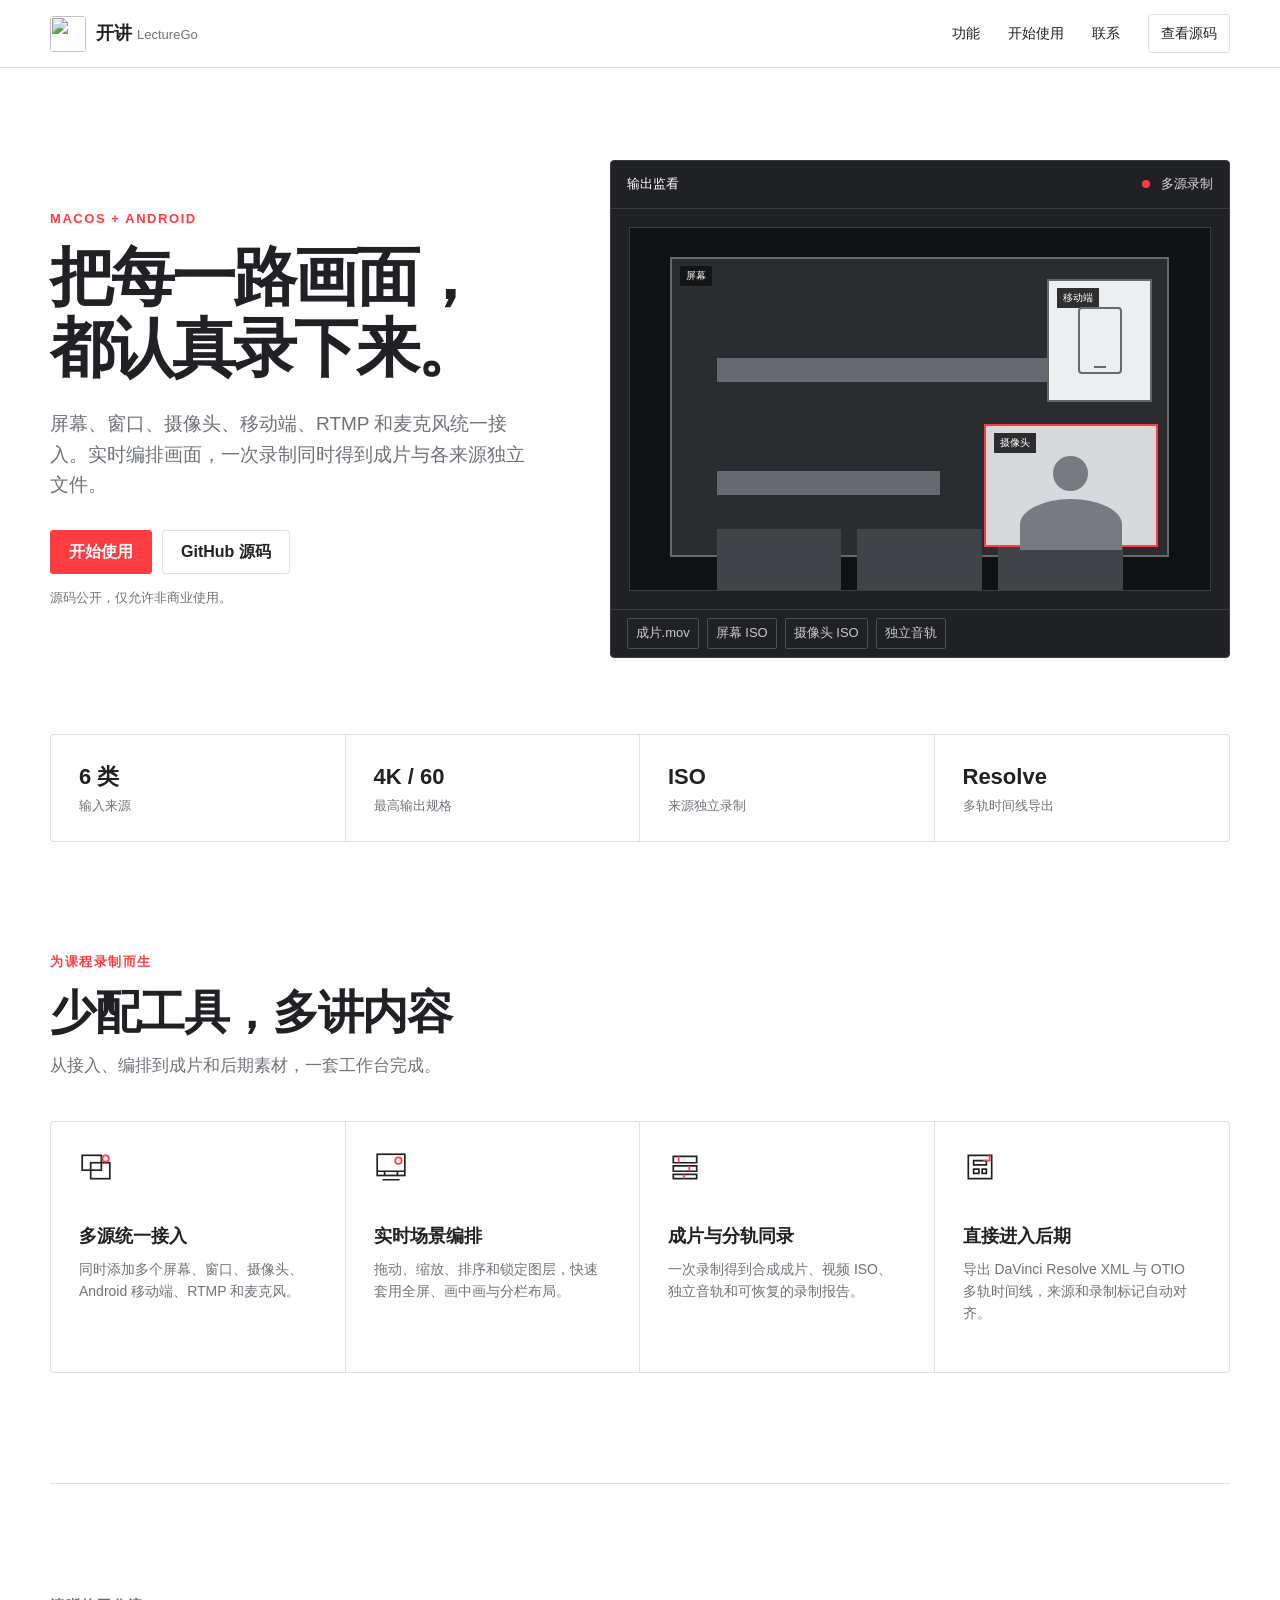
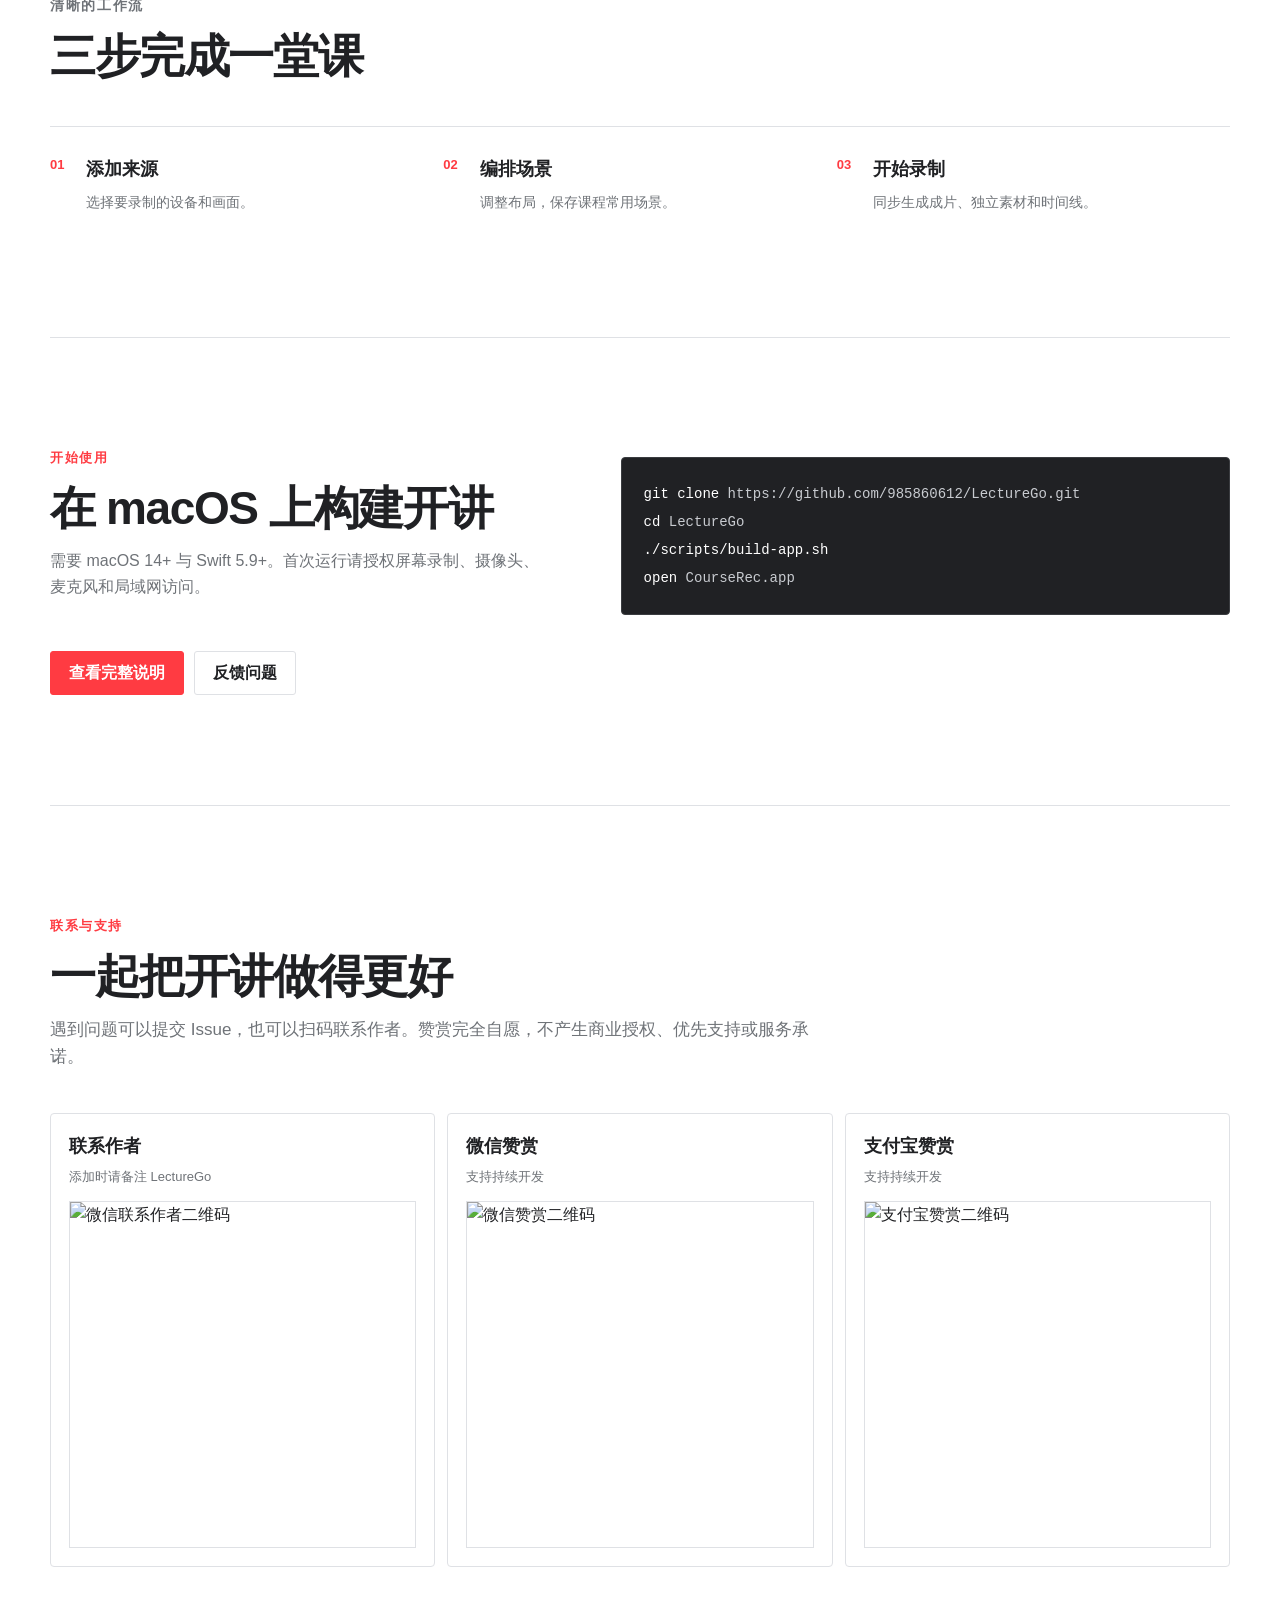
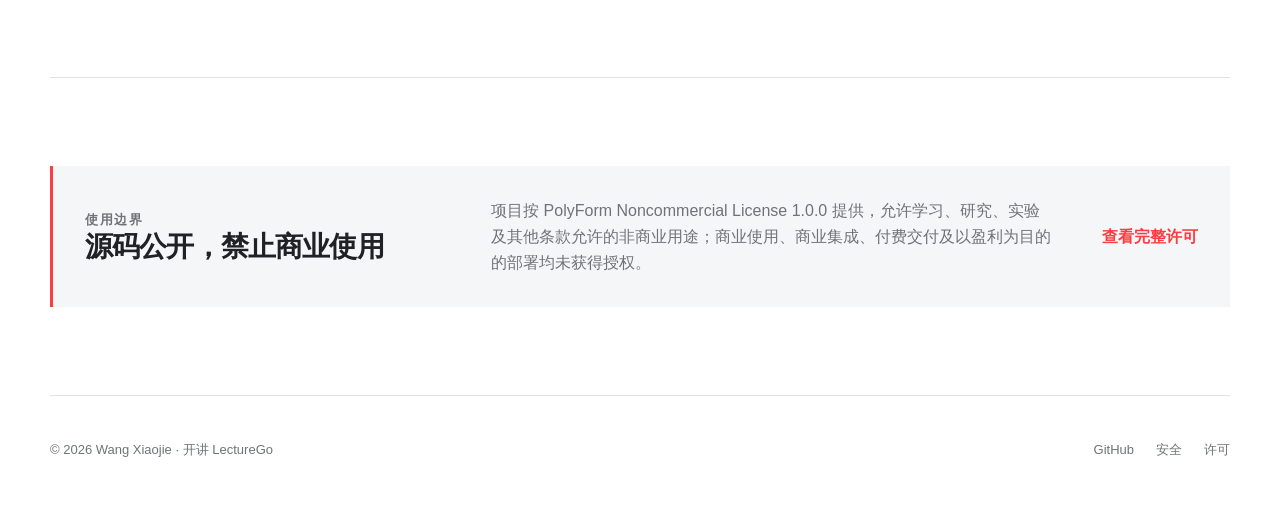
==== docs/index.html @ 2aabd025 "feat: 发布开讲 LectureGo 源码" ====
<!doctype html>
<html lang="zh-CN">
<head>
  <meta charset="utf-8">
  <meta name="viewport" content="width=device-width, initial-scale=1">
  <meta name="description" content="开讲 LectureGo 是一款面向课程录制的 macOS 多源录制工作台，支持屏幕、窗口、摄像头、移动端、RTMP 与麦克风。">
  <meta name="theme-color" content="#ff3b42">
  <meta property="og:title" content="开讲 LectureGo">
  <meta property="og:description" content="多源课程录制工作台">
  <meta property="og:type" content="website">
  <title>开讲 LectureGo · 多源课程录制工作台</title>
  <link rel="icon" href="lecturego-mark.svg" type="image/svg+xml">
  <link rel="stylesheet" href="styles.css">
</head>
<body>
  <header class="site-header">
    <a class="brand" href="#top" aria-label="开讲首页">
      <img src="lecturego-mark.svg" alt="" width="36" height="36">
      <span>开讲 <small>LectureGo</small></span>
    </a>
    <nav aria-label="主导航">
      <a href="#features">功能</a>
      <a href="#start">开始使用</a>
      <a href="#support">联系</a>
      <a class="nav-source" href="https://github.com/985860612/LectureGo">查看源码</a>
    </nav>
  </header>

  <main id="top">
    <section class="hero section-grid">
      <div class="hero-copy">
        <p class="eyebrow">macOS + Android</p>
        <h1>把每一路画面，<br>都认真录下来。</h1>
        <p class="lead">屏幕、窗口、摄像头、移动端、RTMP 和麦克风统一接入。实时编排画面，一次录制同时得到成片与各来源独立文件。</p>
        <div class="actions">
          <a class="button primary" href="#start">开始使用</a>
          <a class="button secondary" href="https://github.com/985860612/LectureGo">GitHub 源码</a>
        </div>
        <p class="license-note">源码公开，仅允许非商业使用。</p>
      </div>
      <div class="source-stage" aria-label="多源录制示意图">
        <div class="stage-header">
          <span>输出监看</span>
          <span class="record-state"><i></i> 多源录制</span>
        </div>
        <div class="stage-canvas">
          <div class="screen-source source-box">
            <span class="source-label">屏幕</span>
            <div class="window-line wide"></div>
            <div class="window-line"></div>
            <div class="window-columns"><i></i><i></i><i></i></div>
          </div>
          <div class="camera-source source-box">
            <span class="source-label">摄像头</span>
            <span class="person"><i></i><b></b></span>
          </div>
          <div class="mobile-source source-box">
            <span class="source-label">移动端</span>
            <span class="phone"><i></i></span>
          </div>
        </div>
        <div class="stage-tracks">
          <span>成片.mov</span><span>屏幕 ISO</span><span>摄像头 ISO</span><span>独立音轨</span>
        </div>
      </div>
    </section>

    <section class="stats" aria-label="产品能力概览">
      <div><strong>6 类</strong><span>输入来源</span></div>
      <div><strong>4K / 60</strong><span>最高输出规格</span></div>
      <div><strong>ISO</strong><span>来源独立录制</span></div>
      <div><strong>Resolve</strong><span>多轨时间线导出</span></div>
    </section>

    <section id="features" class="content-section">
      <div class="section-heading">
        <p class="eyebrow">为课程录制而生</p>
        <h2>少配工具，多讲内容</h2>
        <p>从接入、编排到成片和后期素材，一套工作台完成。</p>
      </div>
      <div class="feature-grid">
        <article>
          <svg viewBox="0 0 32 32" aria-hidden="true"><rect x="3" y="5" width="18" height="14"/><rect x="11" y="12" width="18" height="15"/><circle cx="25" cy="8" r="3" class="accent"/></svg>
          <h3>多源统一接入</h3>
          <p>同时添加多个屏幕、窗口、摄像头、Android 移动端、RTMP 和麦克风。</p>
        </article>
        <article>
          <svg viewBox="0 0 32 32" aria-hidden="true"><rect x="3" y="4" width="26" height="20"/><path d="M3 20h26M10 20v4M22 20v4M8 28h16"/><circle cx="23" cy="10" r="3" class="accent"/></svg>
          <h3>实时场景编排</h3>
          <p>拖动、缩放、排序和锁定图层，快速套用全屏、画中画与分栏布局。</p>
        </article>
        <article>
          <svg viewBox="0 0 32 32" aria-hidden="true"><path d="M5 6h22v6H5zM5 15h22v5H5zM5 23h22v4H5z"/><path d="M10 6v6M20 15v5M15 23v4" class="accent"/></svg>
          <h3>成片与分轨同录</h3>
          <p>一次录制得到合成成片、视频 ISO、独立音轨和可恢复的录制报告。</p>
        </article>
        <article>
          <svg viewBox="0 0 32 32" aria-hidden="true"><path d="M5 5h22v22H5zM10 10h12v4H10zM10 18h5v4h-5zM18 18h4v4h-4z"/><path d="M25 4v6h-6" class="accent"/></svg>
          <h3>直接进入后期</h3>
          <p>导出 DaVinci Resolve XML 与 OTIO 多轨时间线，来源和录制标记自动对齐。</p>
        </article>
      </div>
    </section>

    <section class="workflow content-section">
      <div class="section-heading">
        <p class="eyebrow">清晰的工作流</p>
        <h2>三步完成一堂课</h2>
      </div>
      <ol>
        <li><span>01</span><div><h3>添加来源</h3><p>选择要录制的设备和画面。</p></div></li>
        <li><span>02</span><div><h3>编排场景</h3><p>调整布局，保存课程常用场景。</p></div></li>
        <li><span>03</span><div><h3>开始录制</h3><p>同步生成成片、独立素材和时间线。</p></div></li>
      </ol>
    </section>

    <section id="start" class="start-section content-section">
      <div>
        <p class="eyebrow">开始使用</p>
        <h2>在 macOS 上构建开讲</h2>
        <p>需要 macOS 14+ 与 Swift 5.9+。首次运行请授权屏幕录制、摄像头、麦克风和局域网访问。</p>
      </div>
      <div class="terminal" aria-label="构建命令">
        <code><span>git clone</span> https://github.com/985860612/LectureGo.git<br><span>cd</span> LectureGo<br><span>./scripts/build-app.sh</span><br><span>open</span> CourseRec.app</code>
      </div>
      <div class="actions">
        <a class="button primary" href="https://github.com/985860612/LectureGo#快速开始">查看完整说明</a>
        <a class="button secondary" href="https://github.com/985860612/LectureGo/issues">反馈问题</a>
      </div>
    </section>

    <section id="support" class="support-section content-section">
      <div class="section-heading">
        <p class="eyebrow">联系与支持</p>
        <h2>一起把开讲做得更好</h2>
        <p>遇到问题可以提交 Issue，也可以扫码联系作者。赞赏完全自愿，不产生商业授权、优先支持或服务承诺。</p>
      </div>
      <div class="qr-grid">
        <article><h3>联系作者</h3><p>添加时请备注 LectureGo</p><img src="support/wechat-contact.jpg" alt="微信联系作者二维码" loading="lazy"></article>
        <article><h3>微信赞赏</h3><p>支持持续开发</p><img src="support/wechat-support.jpg" alt="微信赞赏二维码" loading="lazy"></article>
        <article><h3>支付宝赞赏</h3><p>支持持续开发</p><img src="support/alipay-support.jpg" alt="支付宝赞赏二维码" loading="lazy"></article>
      </div>
    </section>

    <section class="license-section">
      <div>
        <p class="eyebrow">使用边界</p>
        <h2>源码公开，禁止商业使用</h2>
      </div>
      <p>项目按 PolyForm Noncommercial License 1.0.0 提供，允许学习、研究、实验及其他条款允许的非商业用途；商业使用、商业集成、付费交付及以盈利为目的的部署均未获得授权。</p>
      <a href="https://github.com/985860612/LectureGo/blob/main/LICENSE">查看完整许可</a>
    </section>
  </main>

  <footer>
    <span>© 2026 Wang Xiaojie · 开讲 LectureGo</span>
    <div><a href="https://github.com/985860612/LectureGo">GitHub</a><a href="https://github.com/985860612/LectureGo/blob/main/SECURITY.md">安全</a><a href="https://github.com/985860612/LectureGo/blob/main/LICENSE">许可</a></div>
  </footer>
</body>
</html>
---- docs/styles.css ----
:root {
  color-scheme: light;
  --ink: #202124;
  --muted: #6f7378;
  --line: #dfe1e5;
  --soft: #f5f6f7;
  --accent: #ff3b42;
  --accent-dark: #d9272e;
  --canvas: #202124;
  font-family: Inter, ui-sans-serif, -apple-system, BlinkMacSystemFont, "SF Pro Text", "PingFang SC", "Microsoft YaHei", sans-serif;
}

* { box-sizing: border-box; }
html { scroll-behavior: smooth; }
body { margin: 0; color: var(--ink); background: #fff; line-height: 1.6; }
a { color: inherit; text-decoration: none; }
img { display: block; max-width: 100%; }

.site-header {
  position: sticky;
  top: 0;
  z-index: 10;
  display: flex;
  align-items: center;
  justify-content: space-between;
  height: 68px;
  padding: 0 max(24px, calc((100vw - 1180px) / 2));
  border-bottom: 1px solid var(--line);
  background: rgba(255, 255, 255, .96);
}

.brand { display: flex; align-items: center; gap: 10px; font-weight: 700; font-size: 18px; }
.brand img { border-radius: 4px; }
.brand small { color: var(--muted); font-size: 13px; font-weight: 500; }
nav { display: flex; align-items: center; gap: 28px; font-size: 14px; }
nav a:hover { color: var(--accent); }
.nav-source { padding: 7px 12px; border: 1px solid var(--line); border-radius: 3px; }

main, footer { max-width: 1180px; margin: 0 auto; }
.section-grid { display: grid; grid-template-columns: .88fr 1.12fr; gap: 72px; align-items: center; }
.hero { min-height: 660px; padding: 92px 0 76px; }
.eyebrow { margin: 0 0 12px; color: var(--accent); font-size: 13px; font-weight: 700; letter-spacing: .12em; text-transform: uppercase; }
h1, h2, h3, p { margin-top: 0; }
h1 { margin-bottom: 24px; font-size: clamp(46px, 5vw, 72px); line-height: 1.12; letter-spacing: -.045em; }
h2 { margin-bottom: 12px; font-size: clamp(32px, 4vw, 46px); line-height: 1.2; letter-spacing: -.03em; }
h3 { margin-bottom: 7px; font-size: 18px; }
.lead { max-width: 560px; margin-bottom: 30px; color: var(--muted); font-size: 19px; }
.actions { display: flex; flex-wrap: wrap; gap: 10px; }
.button { display: inline-flex; align-items: center; justify-content: center; min-height: 44px; padding: 0 18px; border: 1px solid var(--line); border-radius: 3px; font-weight: 650; }
.button:hover { border-color: var(--accent); color: var(--accent); }
.button.primary { border-color: var(--accent); color: #fff; background: var(--accent); }
.button.primary:hover { border-color: var(--accent-dark); background: var(--accent-dark); color: #fff; }
.license-note { margin: 14px 0 0; color: var(--muted); font-size: 13px; }

.source-stage { border: 1px solid #3a3c40; border-radius: 4px; overflow: hidden; background: var(--canvas); color: #fff; }
.stage-header, .stage-tracks { display: flex; align-items: center; justify-content: space-between; min-height: 48px; padding: 0 16px; border-bottom: 1px solid #3a3c40; font-size: 13px; }
.record-state { color: #d9dadd; }
.record-state i { display: inline-block; width: 8px; height: 8px; margin-right: 7px; border-radius: 50%; background: var(--accent); }
.stage-canvas { position: relative; aspect-ratio: 16 / 10; margin: 18px; background: #101112; border: 1px solid #3a3c40; overflow: hidden; }
.source-box { position: absolute; border: 2px solid #64676d; background: #2a2c2f; }
.source-label { position: absolute; top: 7px; left: 8px; padding: 2px 6px; background: rgba(16,17,18,.86); font-size: 10px; }
.screen-source { inset: 8% 7% 9% 7%; }
.camera-source { right: 9%; bottom: 12%; width: 30%; height: 34%; border-color: var(--accent); background: #d7d9dc; }
.mobile-source { top: 14%; right: 10%; width: 18%; height: 34%; background: #eceef0; }
.window-line { width: 45%; height: 8%; margin: 18% 0 0 9%; background: #666a70; }
.window-line.wide { width: 68%; margin-top: 20%; }
.window-columns { display: flex; gap: 4%; height: 30%; margin: 7% 9%; }
.window-columns i { flex: 1; background: #404348; }
.person { position: absolute; inset: 26% 20% 0; }
.person i { display: block; width: 34%; aspect-ratio: 1; margin: auto; border-radius: 50%; background: #777b81; }
.person b { display: block; height: 58%; margin-top: 8%; border-radius: 50% 50% 0 0; background: #777b81; }
.phone { position: absolute; inset: 22% 28%; border: 2px solid #676b71; border-radius: 4px; }
.phone i { position: absolute; left: 35%; right: 35%; bottom: 5%; height: 2px; background: #676b71; }
.stage-tracks { justify-content: flex-start; gap: 8px; border-top: 1px solid #3a3c40; border-bottom: 0; overflow: hidden; }
.stage-tracks span { white-space: nowrap; padding: 4px 8px; border: 1px solid #4c4f54; border-radius: 2px; color: #c7c9cc; }

.stats { display: grid; grid-template-columns: repeat(4, 1fr); border: 1px solid var(--line); border-radius: 4px; }
.stats div { display: flex; flex-direction: column; gap: 2px; padding: 24px 28px; border-right: 1px solid var(--line); }
.stats div:last-child { border-right: 0; }
.stats strong { font-size: 22px; }
.stats span { color: var(--muted); font-size: 13px; }

.content-section { padding: 110px 0; border-bottom: 1px solid var(--line); }
.section-heading { max-width: 680px; margin-bottom: 42px; }
.section-heading > p:last-child { color: var(--muted); font-size: 17px; }
.feature-grid { display: grid; grid-template-columns: repeat(4, 1fr); border: 1px solid var(--line); border-radius: 4px; }
.feature-grid article { min-height: 250px; padding: 28px; border-right: 1px solid var(--line); }
.feature-grid article:last-child { border-right: 0; }
.feature-grid svg { width: 34px; height: 34px; margin-bottom: 30px; fill: none; stroke: currentColor; stroke-width: 1.6; }
.feature-grid svg .accent { stroke: var(--accent); }
.feature-grid p, .workflow p { color: var(--muted); font-size: 14px; }

.workflow ol { display: grid; grid-template-columns: repeat(3, 1fr); gap: 0; margin: 0; padding: 0; border-top: 1px solid var(--line); list-style: none; }
.workflow li { display: flex; gap: 22px; padding: 28px 24px 0 0; }
.workflow li > span { color: var(--accent); font-size: 13px; font-weight: 700; }

.start-section { display: grid; grid-template-columns: .9fr 1.1fr; gap: 36px 72px; align-items: end; }
.start-section > div:first-child p:last-child { color: var(--muted); }
.terminal { padding: 22px; border: 1px solid #3a3c40; border-radius: 4px; background: var(--canvas); color: #c8cbd0; overflow-x: auto; }
.terminal code { font: 14px/2 ui-monospace, SFMono-Regular, Menlo, monospace; white-space: nowrap; }
.terminal span { color: #fff; }
.start-section > .actions { grid-column: 1 / -1; }

.support-section .section-heading { max-width: 760px; }
.qr-grid { display: grid; grid-template-columns: repeat(3, 1fr); gap: 12px; }
.qr-grid article { padding: 18px; border: 1px solid var(--line); border-radius: 4px; }
.qr-grid article p { color: var(--muted); font-size: 13px; }
.qr-grid img { width: 100%; aspect-ratio: 1 / 1; object-fit: contain; border: 1px solid var(--line); background: #fff; }

.license-section { display: grid; grid-template-columns: .7fr 1.1fr auto; gap: 48px; align-items: center; margin: 88px 0; padding: 32px; border-left: 3px solid var(--accent); background: var(--soft); }
.license-section h2 { margin: 0; font-size: 28px; }
.license-section p { margin: 0; color: var(--muted); }
.license-section a { color: var(--accent); font-weight: 650; white-space: nowrap; }

footer { display: flex; align-items: center; justify-content: space-between; min-height: 110px; border-top: 1px solid var(--line); color: var(--muted); font-size: 13px; }
footer div { display: flex; gap: 22px; }
footer a:hover { color: var(--accent); }

@media (max-width: 1228px) {
  main, footer { margin-left: 24px; margin-right: 24px; }
  .hero { gap: 36px; }
}

@media (max-width: 820px) {
  .site-header { padding: 0 18px; }
  nav a:not(.nav-source) { display: none; }
  main, footer { margin-left: 18px; margin-right: 18px; }
  .hero { min-height: auto; padding: 64px 0; }
  .section-grid, .start-section { grid-template-columns: 1fr; }
  .source-stage { margin-top: 18px; }
  .stats { grid-template-columns: repeat(2, 1fr); }
  .stats div:nth-child(2) { border-right: 0; }
  .stats div:nth-child(-n+2) { border-bottom: 1px solid var(--line); }
  .feature-grid { grid-template-columns: repeat(2, 1fr); }
  .feature-grid article:nth-child(2) { border-right: 0; }
  .feature-grid article:nth-child(-n+2) { border-bottom: 1px solid var(--line); }
  .workflow ol, .qr-grid { grid-template-columns: 1fr; }
  .workflow li { border-bottom: 1px solid var(--line); }
  .license-section { grid-template-columns: 1fr; gap: 18px; }
}

@media (max-width: 520px) {
  .brand small { display: none; }
  h1 { font-size: 43px; }
  .content-section { padding: 76px 0; }
  .feature-grid { grid-template-columns: 1fr; }
  .feature-grid article { min-height: auto; border-right: 0; border-bottom: 1px solid var(--line); }
  .feature-grid article:last-child { border-bottom: 0; }
  .stats div { padding: 18px; }
  footer { align-items: flex-start; flex-direction: column; justify-content: center; gap: 10px; }
}

@media (prefers-reduced-motion: reduce) {
  html { scroll-behavior: auto; }
}
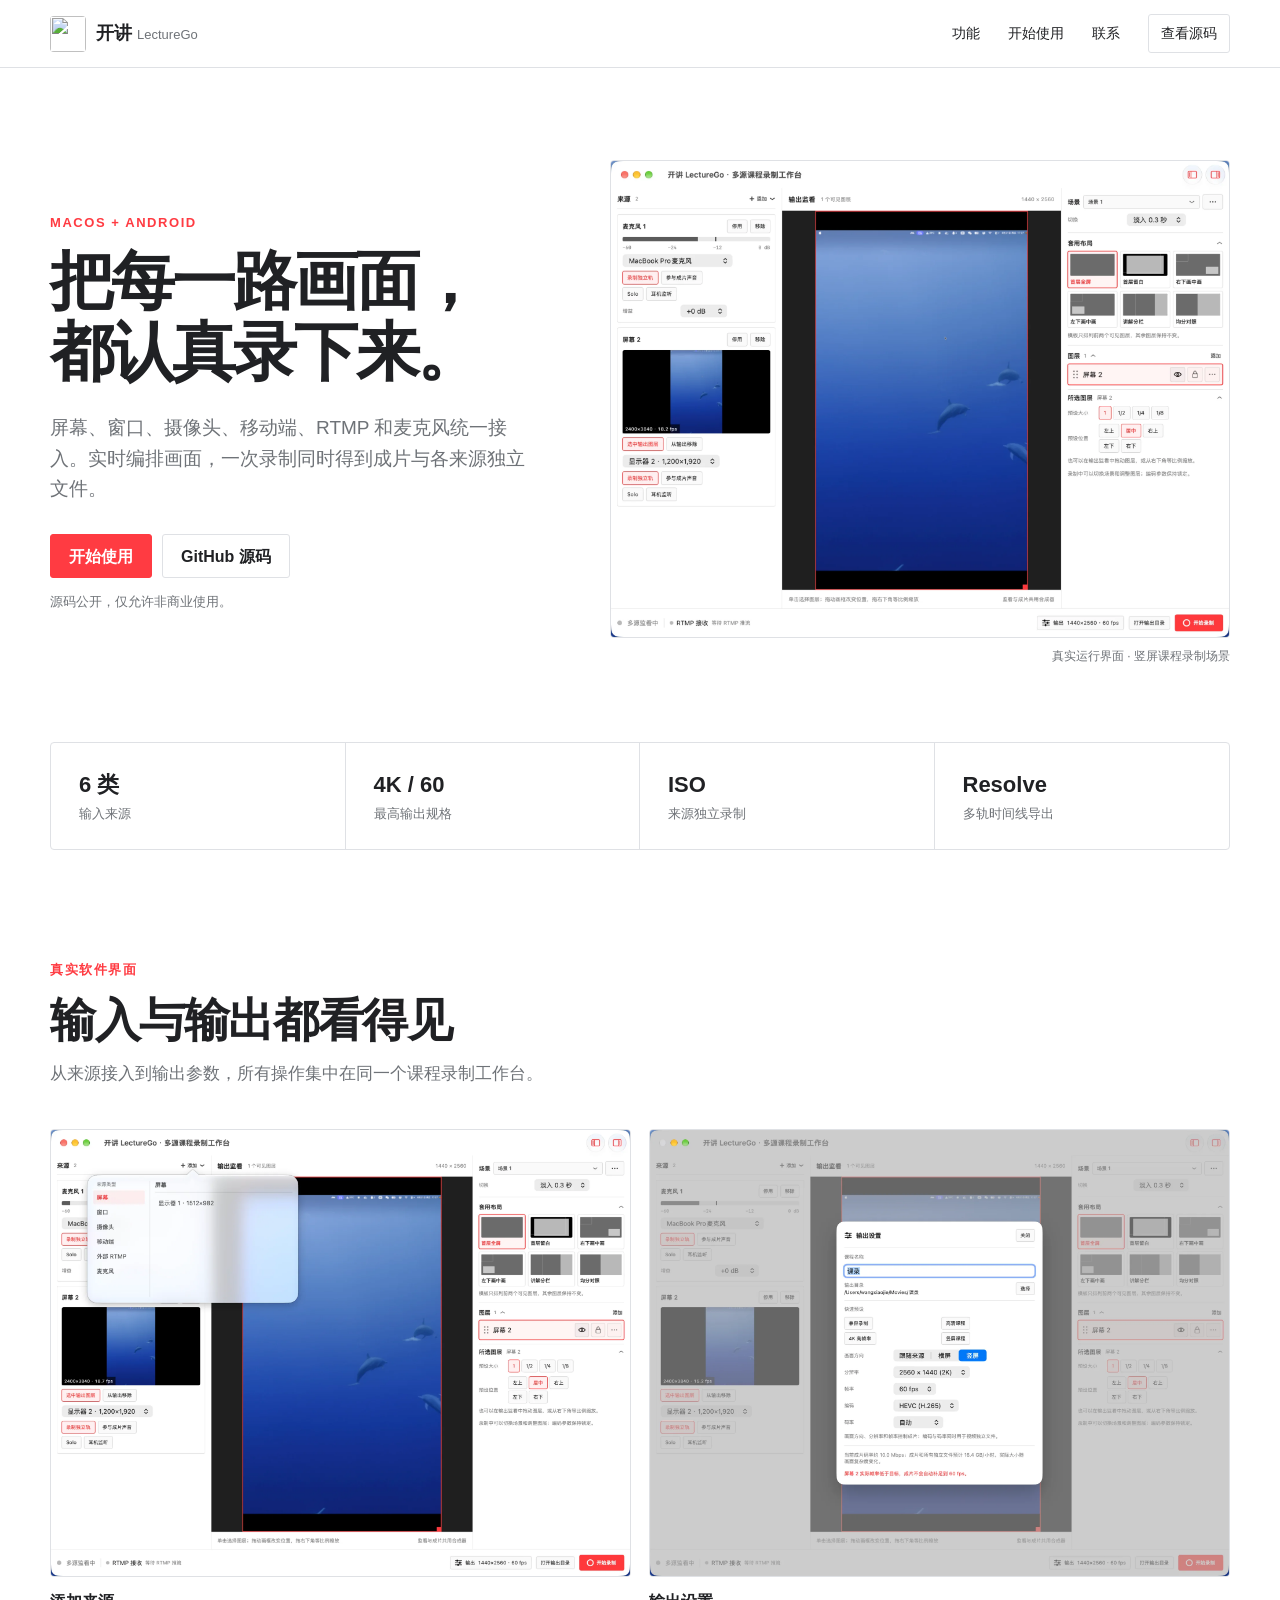
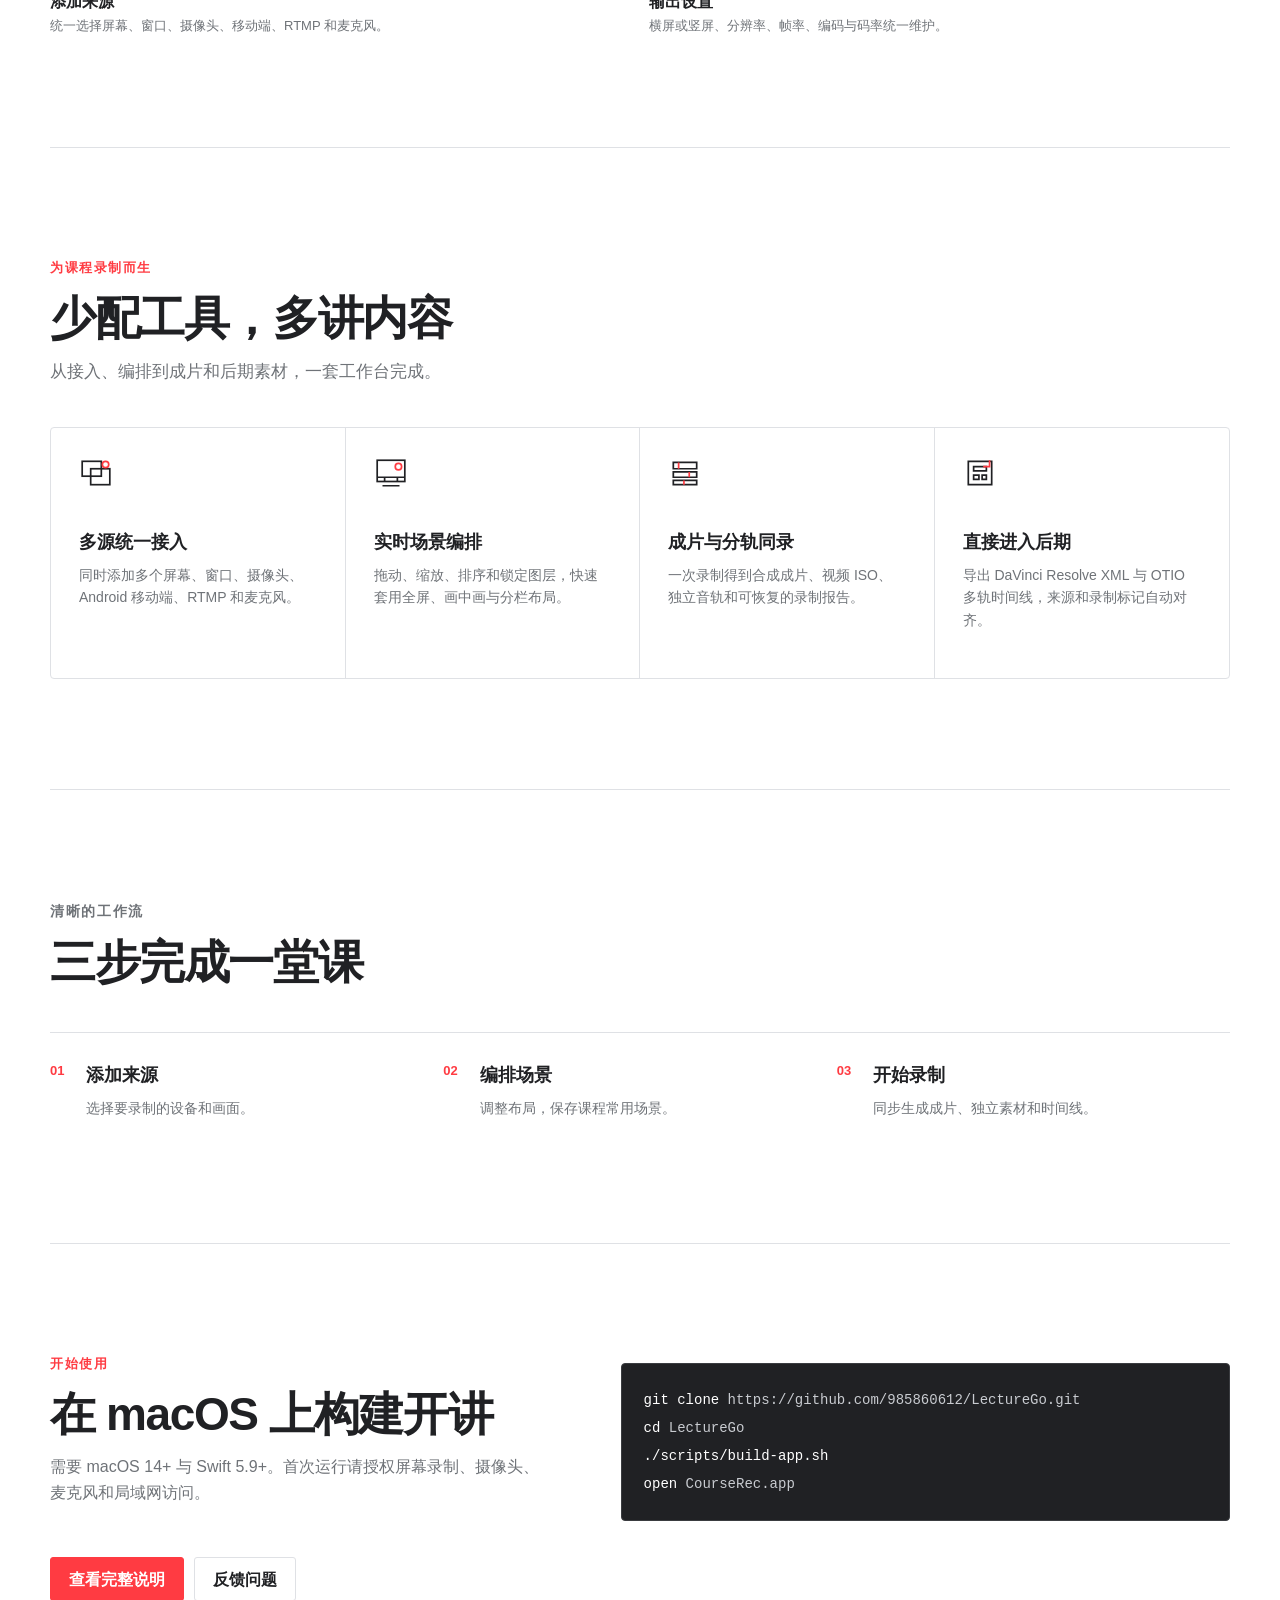
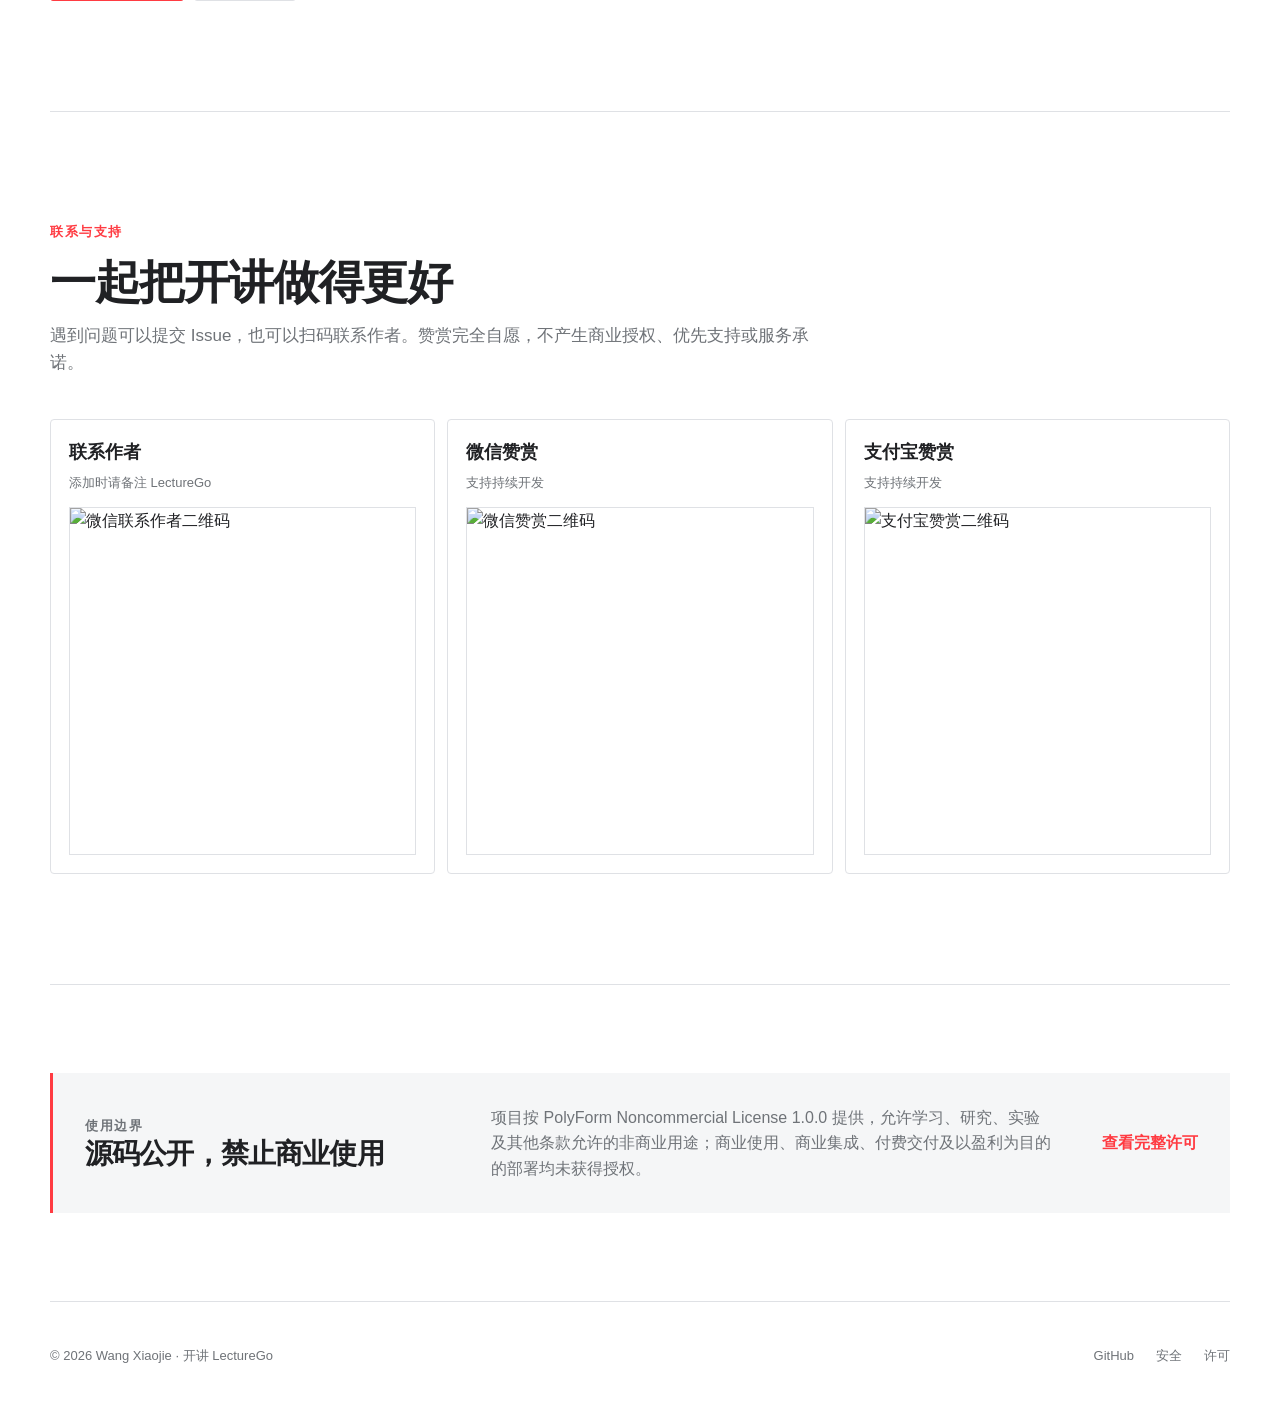
==== commit 41afd5e3: "docs(site): 使用真实软件截图展示产品界面" ====
--- a/docs/index.html
+++ b/docs/index.html
@@ -8,6 +8,7 @@
   <meta property="og:title" content="开讲 LectureGo">
   <meta property="og:description" content="多源课程录制工作台">
   <meta property="og:type" content="website">
+  <meta property="og:image" content="https://985860612.github.io/LectureGo/app-overview.webp">
   <title>开讲 LectureGo · 多源课程录制工作台</title>
   <link rel="icon" href="lecturego-mark.svg" type="image/svg+xml">
   <link rel="stylesheet" href="styles.css">
@@ -38,31 +39,12 @@
         </div>
         <p class="license-note">源码公开，仅允许非商业使用。</p>
       </div>
-      <div class="source-stage" aria-label="多源录制示意图">
-        <div class="stage-header">
-          <span>输出监看</span>
-          <span class="record-state"><i></i> 多源录制</span>
-        </div>
-        <div class="stage-canvas">
-          <div class="screen-source source-box">
-            <span class="source-label">屏幕</span>
-            <div class="window-line wide"></div>
-            <div class="window-line"></div>
-            <div class="window-columns"><i></i><i></i><i></i></div>
-          </div>
-          <div class="camera-source source-box">
-            <span class="source-label">摄像头</span>
-            <span class="person"><i></i><b></b></span>
-          </div>
-          <div class="mobile-source source-box">
-            <span class="source-label">移动端</span>
-            <span class="phone"><i></i></span>
-          </div>
-        </div>
-        <div class="stage-tracks">
-          <span>成片.mov</span><span>屏幕 ISO</span><span>摄像头 ISO</span><span>独立音轨</span>
-        </div>
-      </div>
+      <figure class="app-preview">
+        <a href="app-overview.webp" aria-label="查看开讲完整软件截图">
+          <img src="app-overview.webp" width="2000" height="1539" alt="开讲真实软件界面，左侧为输入来源，中间为输出监看，右侧为场景与图层" fetchpriority="high">
+        </a>
+        <figcaption>真实运行界面 · 竖屏课程录制场景</figcaption>
+      </figure>
     </section>
 
     <section class="stats" aria-label="产品能力概览">
@@ -70,6 +52,28 @@
       <div><strong>4K / 60</strong><span>最高输出规格</span></div>
       <div><strong>ISO</strong><span>来源独立录制</span></div>
       <div><strong>Resolve</strong><span>多轨时间线导出</span></div>
+    </section>
+
+    <section id="screenshots" class="screenshots content-section">
+      <div class="section-heading">
+        <p class="eyebrow">真实软件界面</p>
+        <h2>输入与输出都看得见</h2>
+        <p>从来源接入到输出参数，所有操作集中在同一个课程录制工作台。</p>
+      </div>
+      <div class="screenshot-grid">
+        <figure>
+          <a href="app-add-source.webp" aria-label="查看添加来源界面大图">
+            <img src="app-add-source.webp" width="2000" height="1539" alt="开讲添加来源界面，可选择屏幕、窗口、摄像头、移动端、RTMP 和麦克风" loading="lazy">
+          </a>
+          <figcaption><strong>添加来源</strong><span>统一选择屏幕、窗口、摄像头、移动端、RTMP 和麦克风。</span></figcaption>
+        </figure>
+        <figure>
+          <a href="app-output-settings.webp" aria-label="查看输出设置界面大图">
+            <img src="app-output-settings.webp" width="2000" height="1539" alt="开讲输出设置界面，可设置方向、分辨率、帧率、编码和码率" loading="lazy">
+          </a>
+          <figcaption><strong>输出设置</strong><span>横屏或竖屏、分辨率、帧率、编码与码率统一维护。</span></figcaption>
+        </figure>
+      </div>
     </section>
 
     <section id="features" class="content-section">
--- a/docs/styles.css
+++ b/docs/styles.css
@@ -52,27 +52,10 @@
 .button.primary:hover { border-color: var(--accent-dark); background: var(--accent-dark); color: #fff; }
 .license-note { margin: 14px 0 0; color: var(--muted); font-size: 13px; }
 
-.source-stage { border: 1px solid #3a3c40; border-radius: 4px; overflow: hidden; background: var(--canvas); color: #fff; }
-.stage-header, .stage-tracks { display: flex; align-items: center; justify-content: space-between; min-height: 48px; padding: 0 16px; border-bottom: 1px solid #3a3c40; font-size: 13px; }
-.record-state { color: #d9dadd; }
-.record-state i { display: inline-block; width: 8px; height: 8px; margin-right: 7px; border-radius: 50%; background: var(--accent); }
-.stage-canvas { position: relative; aspect-ratio: 16 / 10; margin: 18px; background: #101112; border: 1px solid #3a3c40; overflow: hidden; }
-.source-box { position: absolute; border: 2px solid #64676d; background: #2a2c2f; }
-.source-label { position: absolute; top: 7px; left: 8px; padding: 2px 6px; background: rgba(16,17,18,.86); font-size: 10px; }
-.screen-source { inset: 8% 7% 9% 7%; }
-.camera-source { right: 9%; bottom: 12%; width: 30%; height: 34%; border-color: var(--accent); background: #d7d9dc; }
-.mobile-source { top: 14%; right: 10%; width: 18%; height: 34%; background: #eceef0; }
-.window-line { width: 45%; height: 8%; margin: 18% 0 0 9%; background: #666a70; }
-.window-line.wide { width: 68%; margin-top: 20%; }
-.window-columns { display: flex; gap: 4%; height: 30%; margin: 7% 9%; }
-.window-columns i { flex: 1; background: #404348; }
-.person { position: absolute; inset: 26% 20% 0; }
-.person i { display: block; width: 34%; aspect-ratio: 1; margin: auto; border-radius: 50%; background: #777b81; }
-.person b { display: block; height: 58%; margin-top: 8%; border-radius: 50% 50% 0 0; background: #777b81; }
-.phone { position: absolute; inset: 22% 28%; border: 2px solid #676b71; border-radius: 4px; }
-.phone i { position: absolute; left: 35%; right: 35%; bottom: 5%; height: 2px; background: #676b71; }
-.stage-tracks { justify-content: flex-start; gap: 8px; border-top: 1px solid #3a3c40; border-bottom: 0; overflow: hidden; }
-.stage-tracks span { white-space: nowrap; padding: 4px 8px; border: 1px solid #4c4f54; border-radius: 2px; color: #c7c9cc; }
+.app-preview { margin: 0; }
+.app-preview a, .screenshot-grid a { display: block; overflow: hidden; border: 1px solid var(--line); border-radius: 4px; background: var(--soft); }
+.app-preview img, .screenshot-grid img { width: 100%; height: auto; }
+.app-preview figcaption { margin-top: 9px; color: var(--muted); font-size: 12px; text-align: right; }
 
 .stats { display: grid; grid-template-columns: repeat(4, 1fr); border: 1px solid var(--line); border-radius: 4px; }
 .stats div { display: flex; flex-direction: column; gap: 2px; padding: 24px 28px; border-right: 1px solid var(--line); }
@@ -89,6 +72,12 @@
 .feature-grid svg { width: 34px; height: 34px; margin-bottom: 30px; fill: none; stroke: currentColor; stroke-width: 1.6; }
 .feature-grid svg .accent { stroke: var(--accent); }
 .feature-grid p, .workflow p { color: var(--muted); font-size: 14px; }
+
+.screenshot-grid { display: grid; grid-template-columns: repeat(2, 1fr); gap: 18px; }
+.screenshot-grid figure { margin: 0; }
+.screenshot-grid figcaption { display: flex; flex-direction: column; gap: 2px; padding-top: 12px; }
+.screenshot-grid figcaption strong { font-size: 16px; }
+.screenshot-grid figcaption span { color: var(--muted); font-size: 13px; }
 
 .workflow ol { display: grid; grid-template-columns: repeat(3, 1fr); gap: 0; margin: 0; padding: 0; border-top: 1px solid var(--line); list-style: none; }
 .workflow li { display: flex; gap: 22px; padding: 28px 24px 0 0; }
@@ -127,14 +116,14 @@
   main, footer { margin-left: 18px; margin-right: 18px; }
   .hero { min-height: auto; padding: 64px 0; }
   .section-grid, .start-section { grid-template-columns: 1fr; }
-  .source-stage { margin-top: 18px; }
+  .app-preview { margin-top: 18px; }
   .stats { grid-template-columns: repeat(2, 1fr); }
   .stats div:nth-child(2) { border-right: 0; }
   .stats div:nth-child(-n+2) { border-bottom: 1px solid var(--line); }
   .feature-grid { grid-template-columns: repeat(2, 1fr); }
   .feature-grid article:nth-child(2) { border-right: 0; }
   .feature-grid article:nth-child(-n+2) { border-bottom: 1px solid var(--line); }
-  .workflow ol, .qr-grid { grid-template-columns: 1fr; }
+  .workflow ol, .qr-grid, .screenshot-grid { grid-template-columns: 1fr; }
   .workflow li { border-bottom: 1px solid var(--line); }
   .license-section { grid-template-columns: 1fr; gap: 18px; }
 }
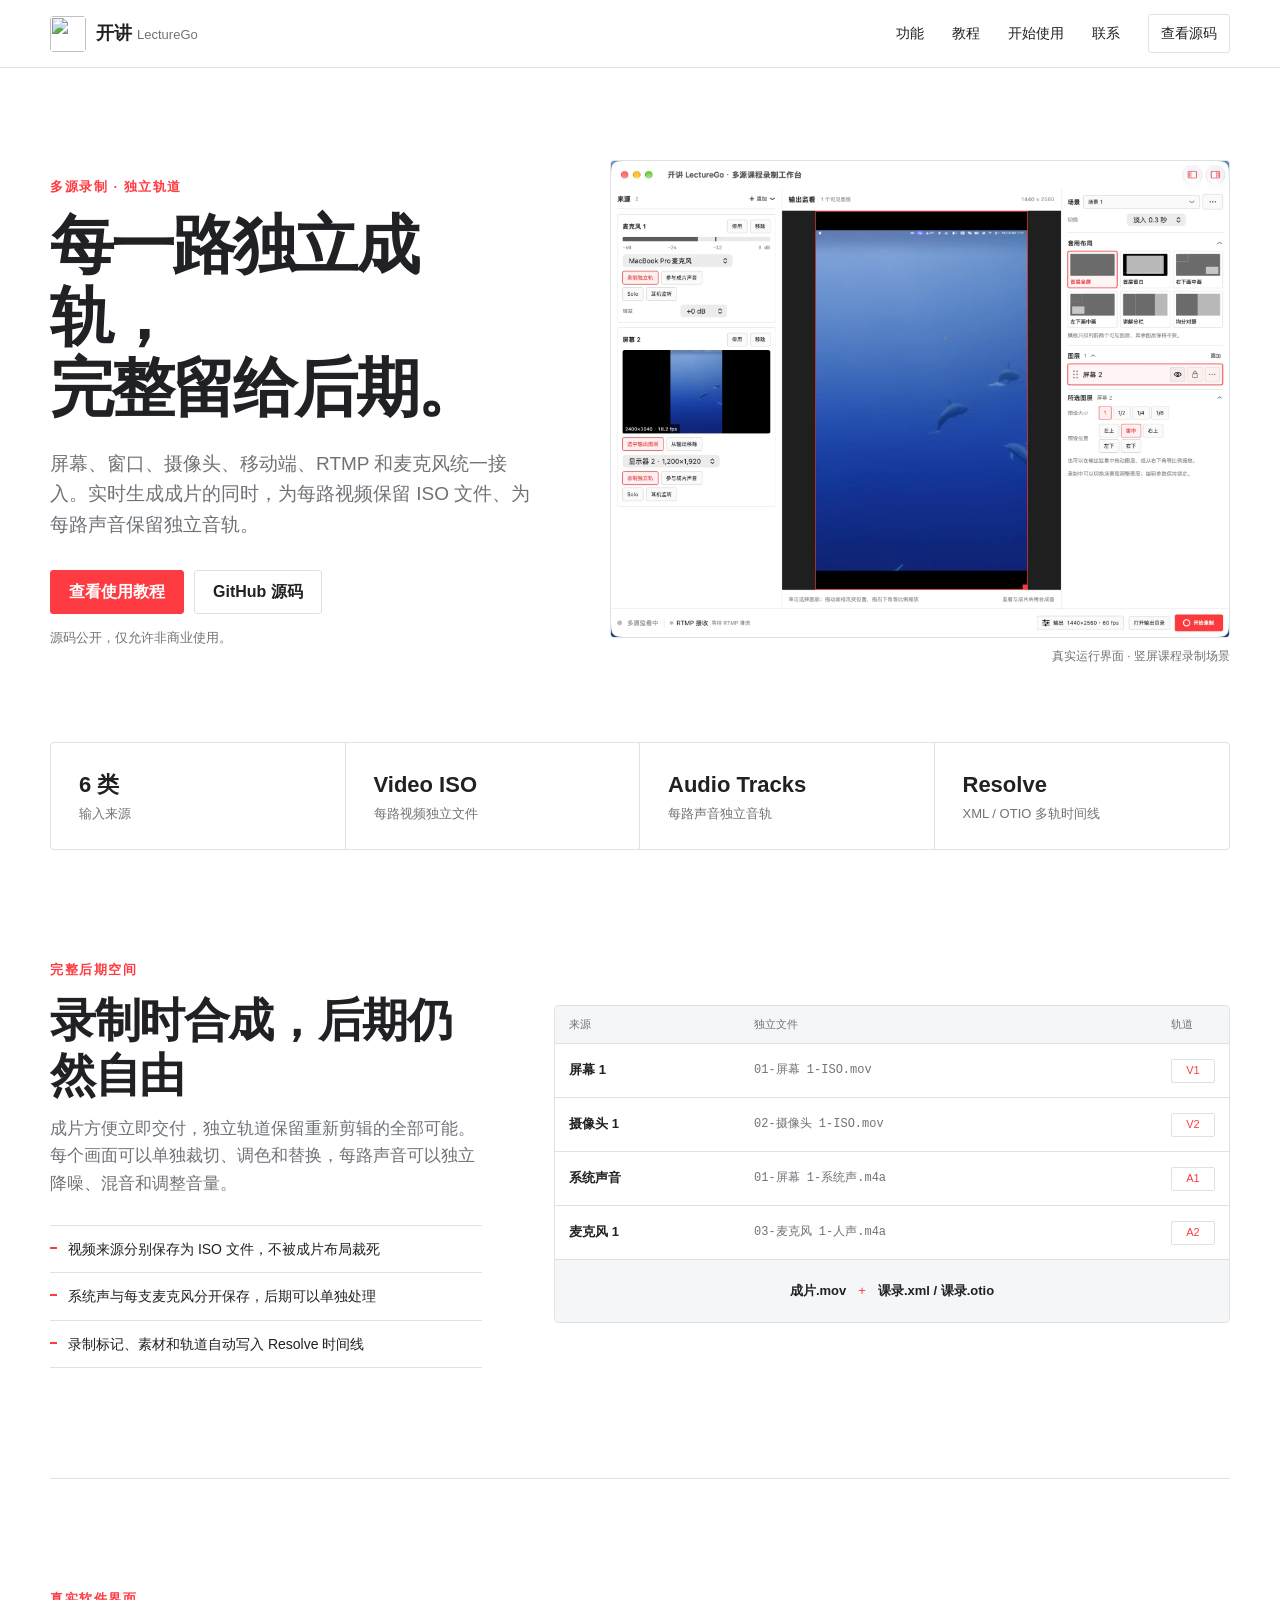
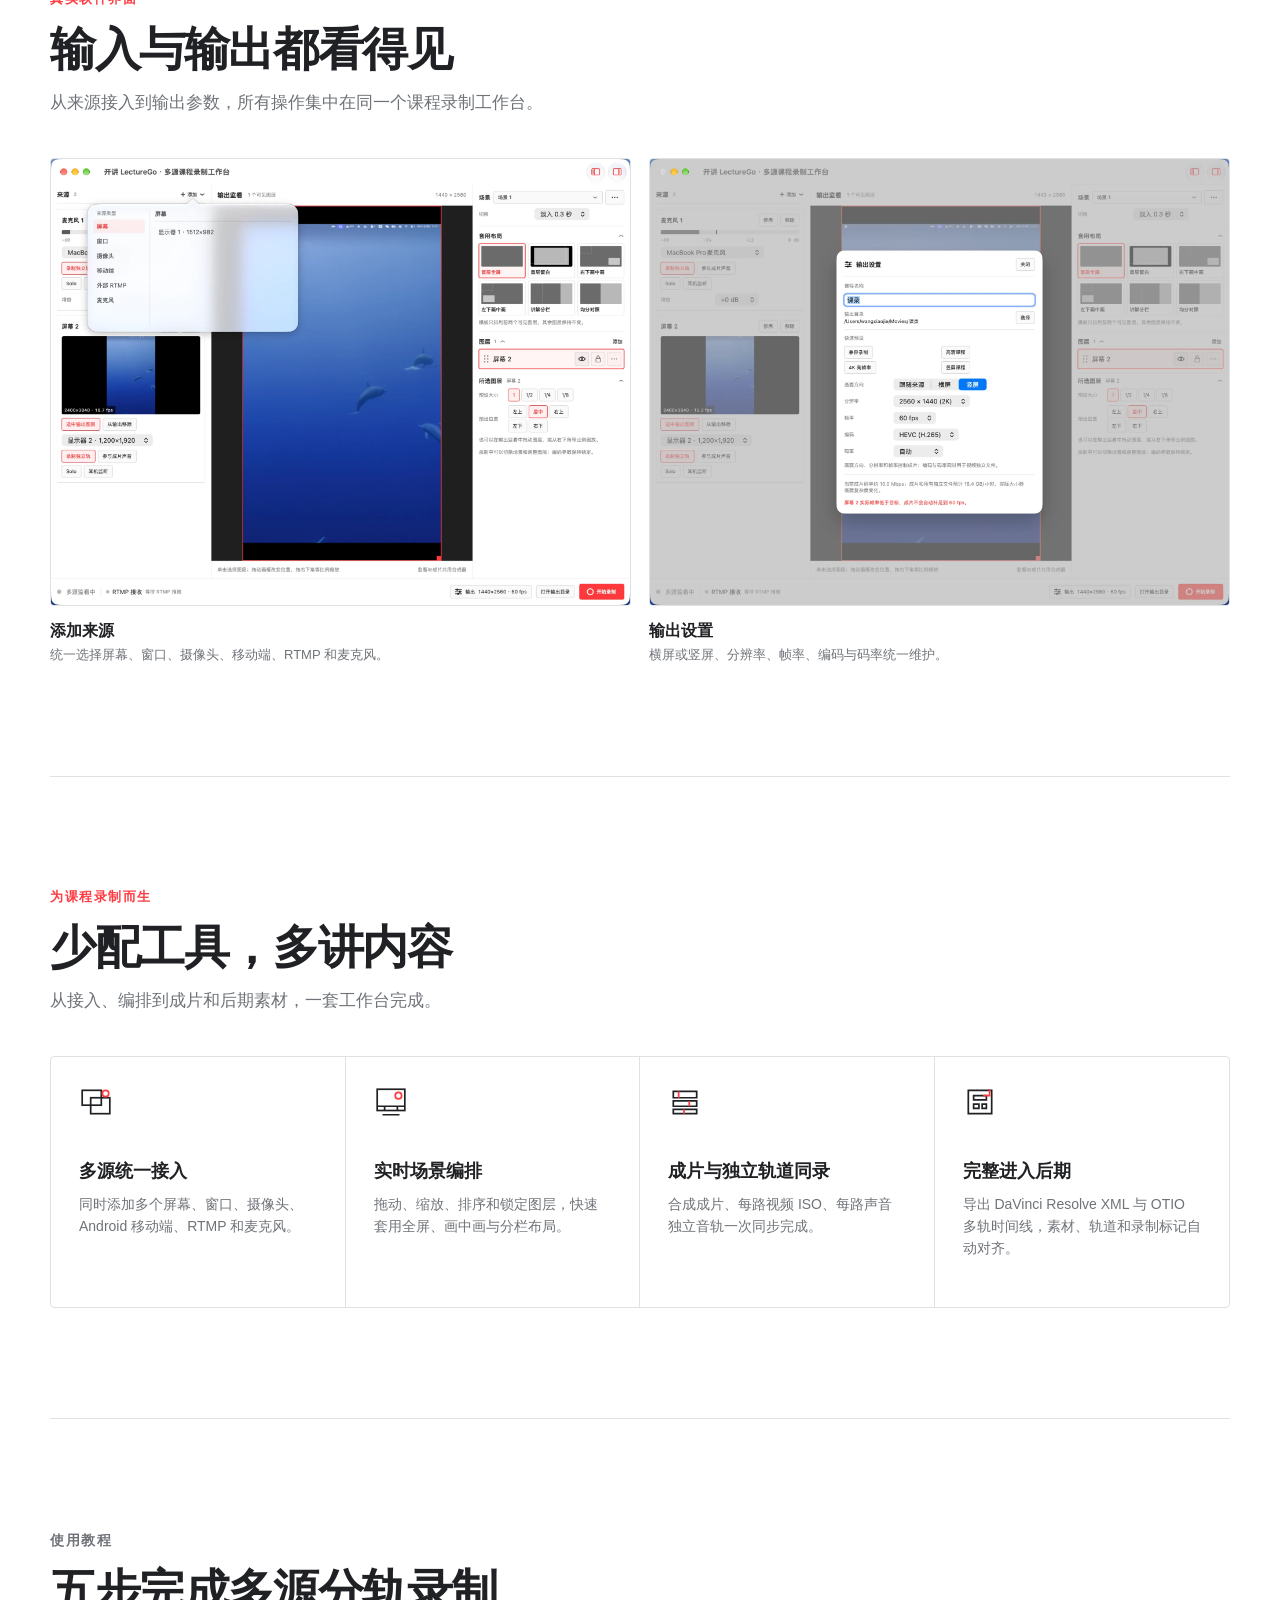
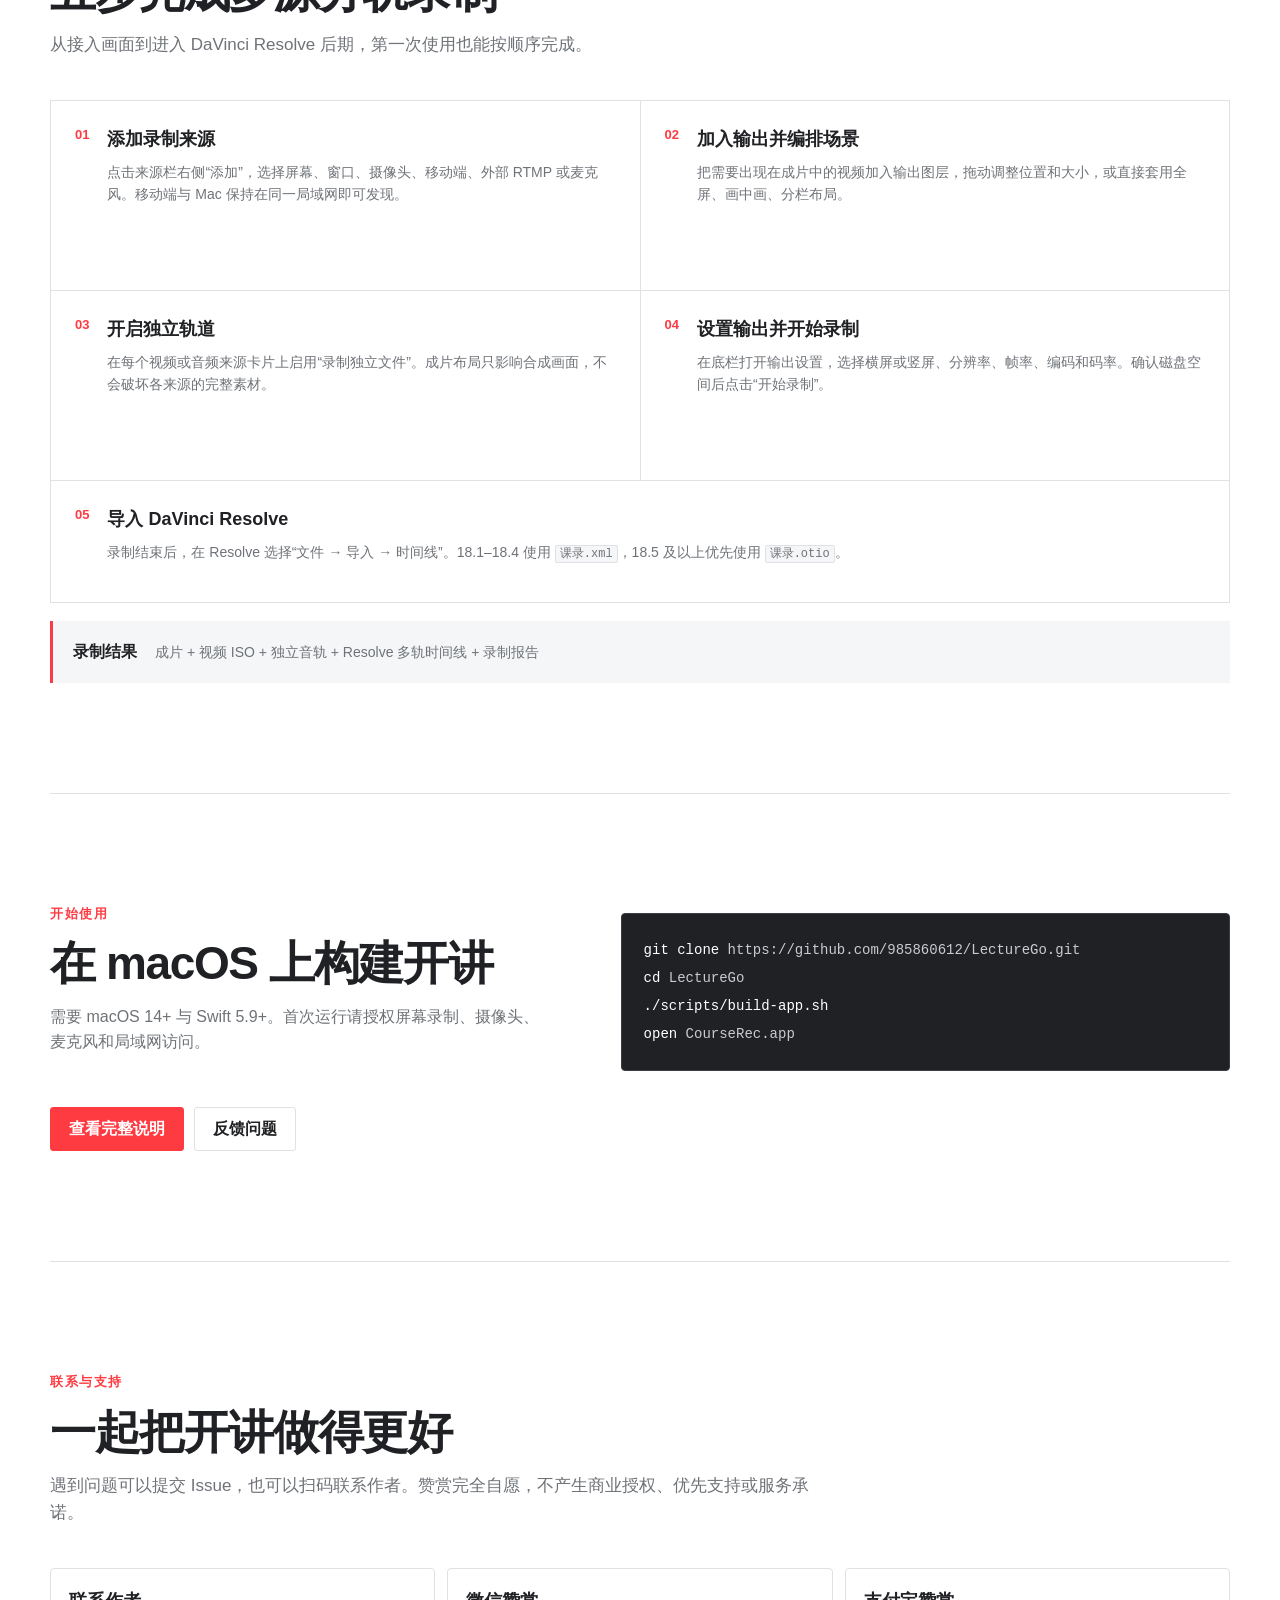
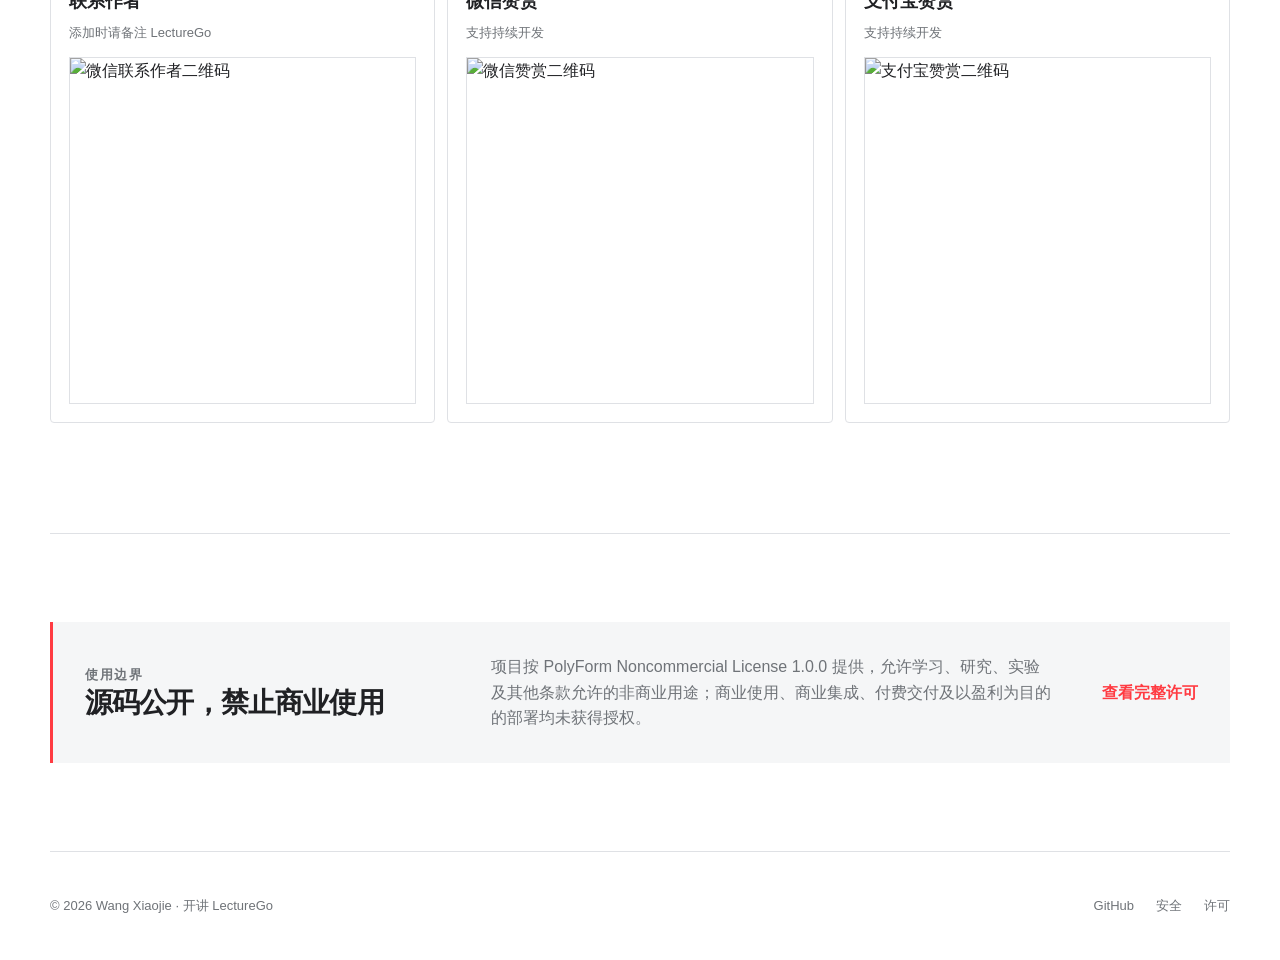
==== commit 94926bbe: "docs(site): 强调独立轨道并增加使用教程" ====
--- a/docs/index.html
+++ b/docs/index.html
@@ -3,15 +3,52 @@
 <head>
   <meta charset="utf-8">
   <meta name="viewport" content="width=device-width, initial-scale=1">
-  <meta name="description" content="开讲 LectureGo 是一款面向课程录制的 macOS 多源录制工作台，支持屏幕、窗口、摄像头、移动端、RTMP 与麦克风。">
+  <meta name="description" content="开讲 LectureGo 是 macOS 多源课程录制与分轨录制软件。屏幕、摄像头、移动端、RTMP 和麦克风独立成轨，同时生成成片、视频 ISO、独立音轨及 DaVinci Resolve 时间线，完整保留后期空间。">
+  <meta name="keywords" content="课程录制软件,多源录制,分轨录制,独立轨道录制,macOS录屏,视频ISO录制,独立音轨,摄像头录制,手机投屏录制,RTMP录制,DaVinci Resolve,课程视频后期,LectureGo,开讲">
+  <meta name="robots" content="index, follow, max-image-preview:large">
   <meta name="theme-color" content="#ff3b42">
-  <meta property="og:title" content="开讲 LectureGo">
-  <meta property="og:description" content="多源课程录制工作台">
+  <meta property="og:title" content="开讲 LectureGo · 多源分轨课程录制软件">
+  <meta property="og:description" content="每路视频与声音独立成轨，同时生成成片和 DaVinci Resolve 时间线，完整保留后期空间。">
   <meta property="og:type" content="website">
+  <meta property="og:url" content="https://985860612.github.io/LectureGo/">
+  <meta property="og:site_name" content="开讲 LectureGo">
+  <meta property="og:locale" content="zh_CN">
   <meta property="og:image" content="https://985860612.github.io/LectureGo/app-overview.webp">
-  <title>开讲 LectureGo · 多源课程录制工作台</title>
+  <meta property="og:image:alt" content="开讲 LectureGo 多源分轨课程录制界面">
+  <meta name="twitter:card" content="summary_large_image">
+  <meta name="twitter:title" content="开讲 LectureGo · 多源分轨课程录制软件">
+  <meta name="twitter:description" content="视频 ISO、独立音轨和 Resolve 时间线同步生成，完整保留课程后期空间。">
+  <meta name="twitter:image" content="https://985860612.github.io/LectureGo/app-overview.webp">
+  <title>开讲 LectureGo｜多源分轨课程录制软件 · 独立轨道完整后期</title>
+  <link rel="canonical" href="https://985860612.github.io/LectureGo/">
   <link rel="icon" href="lecturego-mark.svg" type="image/svg+xml">
   <link rel="stylesheet" href="styles.css">
+  <script type="application/ld+json">
+  {
+    "@context": "https://schema.org",
+    "@type": "SoftwareApplication",
+    "name": "开讲 LectureGo",
+    "alternateName": "LectureGo",
+    "url": "https://985860612.github.io/LectureGo/",
+    "image": "https://985860612.github.io/LectureGo/app-overview.webp",
+    "description": "macOS 多源课程录制与分轨录制软件，同时生成成片、视频 ISO、独立音轨和 DaVinci Resolve 时间线。",
+    "applicationCategory": "MultimediaApplication",
+    "operatingSystem": "macOS 14 or later; Android companion",
+    "softwareRequirements": "macOS 14 or later, Swift 5.9 or later",
+    "license": "https://github.com/985860612/LectureGo/blob/main/LICENSE",
+    "author": {
+      "@type": "Person",
+      "name": "Wang Xiaojie"
+    },
+    "featureList": [
+      "屏幕、窗口、摄像头、移动端、RTMP 和麦克风多源录制",
+      "每路视频来源独立 ISO 文件",
+      "系统声与麦克风独立音轨",
+      "合成成片与独立轨道同步录制",
+      "DaVinci Resolve XML 与 OTIO 多轨时间线导出"
+    ]
+  }
+  </script>
 </head>
 <body>
   <header class="site-header">
@@ -21,6 +58,7 @@
     </a>
     <nav aria-label="主导航">
       <a href="#features">功能</a>
+      <a href="#tutorial">教程</a>
       <a href="#start">开始使用</a>
       <a href="#support">联系</a>
       <a class="nav-source" href="https://github.com/985860612/LectureGo">查看源码</a>
@@ -30,11 +68,11 @@
   <main id="top">
     <section class="hero section-grid">
       <div class="hero-copy">
-        <p class="eyebrow">macOS + Android</p>
-        <h1>把每一路画面，<br>都认真录下来。</h1>
-        <p class="lead">屏幕、窗口、摄像头、移动端、RTMP 和麦克风统一接入。实时编排画面，一次录制同时得到成片与各来源独立文件。</p>
+        <p class="eyebrow">多源录制 · 独立轨道</p>
+        <h1>每一路独立成轨，<br>完整留给后期。</h1>
+        <p class="lead">屏幕、窗口、摄像头、移动端、RTMP 和麦克风统一接入。实时生成成片的同时，为每路视频保留 ISO 文件、为每路声音保留独立音轨。</p>
         <div class="actions">
-          <a class="button primary" href="#start">开始使用</a>
+          <a class="button primary" href="#tutorial">查看使用教程</a>
           <a class="button secondary" href="https://github.com/985860612/LectureGo">GitHub 源码</a>
         </div>
         <p class="license-note">源码公开，仅允许非商业使用。</p>
@@ -49,9 +87,34 @@
 
     <section class="stats" aria-label="产品能力概览">
       <div><strong>6 类</strong><span>输入来源</span></div>
-      <div><strong>4K / 60</strong><span>最高输出规格</span></div>
-      <div><strong>ISO</strong><span>来源独立录制</span></div>
-      <div><strong>Resolve</strong><span>多轨时间线导出</span></div>
+      <div><strong>Video ISO</strong><span>每路视频独立文件</span></div>
+      <div><strong>Audio Tracks</strong><span>每路声音独立音轨</span></div>
+      <div><strong>Resolve</strong><span>XML / OTIO 多轨时间线</span></div>
+    </section>
+
+    <section id="post-production" class="post-section content-section">
+      <div class="post-copy">
+        <p class="eyebrow">完整后期空间</p>
+        <h2>录制时合成，后期仍然自由</h2>
+        <p>成片方便立即交付，独立轨道保留重新剪辑的全部可能。每个画面可以单独裁切、调色和替换，每路声音可以独立降噪、混音和调整音量。</p>
+        <ul>
+          <li>视频来源分别保存为 ISO 文件，不被成片布局裁死</li>
+          <li>系统声与每支麦克风分开保存，后期可以单独处理</li>
+          <li>录制标记、素材和轨道自动写入 Resolve 时间线</li>
+        </ul>
+      </div>
+      <div class="track-board" aria-label="独立轨道输出示意">
+        <div class="track-head"><span>来源</span><span>独立文件</span><span>轨道</span></div>
+        <div class="track-row"><b>屏幕 1</b><code>01-屏幕 1-ISO.mov</code><em>V1</em></div>
+        <div class="track-row"><b>摄像头 1</b><code>02-摄像头 1-ISO.mov</code><em>V2</em></div>
+        <div class="track-row"><b>系统声音</b><code>01-屏幕 1-系统声.m4a</code><em>A1</em></div>
+        <div class="track-row"><b>麦克风 1</b><code>03-麦克风 1-人声.m4a</code><em>A2</em></div>
+        <div class="track-result">
+          <strong>成片.mov</strong>
+          <span>+</span>
+          <strong>课录.xml / 课录.otio</strong>
+        </div>
+      </div>
     </section>
 
     <section id="screenshots" class="screenshots content-section">
@@ -95,27 +158,34 @@
         </article>
         <article>
           <svg viewBox="0 0 32 32" aria-hidden="true"><path d="M5 6h22v6H5zM5 15h22v5H5zM5 23h22v4H5z"/><path d="M10 6v6M20 15v5M15 23v4" class="accent"/></svg>
-          <h3>成片与分轨同录</h3>
-          <p>一次录制得到合成成片、视频 ISO、独立音轨和可恢复的录制报告。</p>
+          <h3>成片与独立轨道同录</h3>
+          <p>合成成片、每路视频 ISO、每路声音独立音轨一次同步完成。</p>
         </article>
         <article>
           <svg viewBox="0 0 32 32" aria-hidden="true"><path d="M5 5h22v22H5zM10 10h12v4H10zM10 18h5v4h-5zM18 18h4v4h-4z"/><path d="M25 4v6h-6" class="accent"/></svg>
-          <h3>直接进入后期</h3>
-          <p>导出 DaVinci Resolve XML 与 OTIO 多轨时间线，来源和录制标记自动对齐。</p>
-        </article>
-      </div>
-    </section>
-
-    <section class="workflow content-section">
-      <div class="section-heading">
-        <p class="eyebrow">清晰的工作流</p>
-        <h2>三步完成一堂课</h2>
-      </div>
-      <ol>
-        <li><span>01</span><div><h3>添加来源</h3><p>选择要录制的设备和画面。</p></div></li>
-        <li><span>02</span><div><h3>编排场景</h3><p>调整布局，保存课程常用场景。</p></div></li>
-        <li><span>03</span><div><h3>开始录制</h3><p>同步生成成片、独立素材和时间线。</p></div></li>
+          <h3>完整进入后期</h3>
+          <p>导出 DaVinci Resolve XML 与 OTIO 多轨时间线，素材、轨道和录制标记自动对齐。</p>
+        </article>
+      </div>
+    </section>
+
+    <section id="tutorial" class="tutorial content-section">
+      <div class="section-heading">
+        <p class="eyebrow">使用教程</p>
+        <h2>五步完成多源分轨录制</h2>
+        <p>从接入画面到进入 DaVinci Resolve 后期，第一次使用也能按顺序完成。</p>
+      </div>
+      <ol class="tutorial-steps">
+        <li><span>01</span><div><h3>添加录制来源</h3><p>点击来源栏右侧“添加”，选择屏幕、窗口、摄像头、移动端、外部 RTMP 或麦克风。移动端与 Mac 保持在同一局域网即可发现。</p></div></li>
+        <li><span>02</span><div><h3>加入输出并编排场景</h3><p>把需要出现在成片中的视频加入输出图层，拖动调整位置和大小，或直接套用全屏、画中画、分栏布局。</p></div></li>
+        <li><span>03</span><div><h3>开启独立轨道</h3><p>在每个视频或音频来源卡片上启用“录制独立文件”。成片布局只影响合成画面，不会破坏各来源的完整素材。</p></div></li>
+        <li><span>04</span><div><h3>设置输出并开始录制</h3><p>在底栏打开输出设置，选择横屏或竖屏、分辨率、帧率、编码和码率。确认磁盘空间后点击“开始录制”。</p></div></li>
+        <li><span>05</span><div><h3>导入 DaVinci Resolve</h3><p>录制结束后，在 Resolve 选择“文件 → 导入 → 时间线”。18.1–18.4 使用 <code>课录.xml</code>，18.5 及以上优先使用 <code>课录.otio</code>。</p></div></li>
       </ol>
+      <div class="tutorial-output">
+        <strong>录制结果</strong>
+        <span>成片 + 视频 ISO + 独立音轨 + Resolve 多轨时间线 + 录制报告</span>
+      </div>
     </section>
 
     <section id="start" class="start-section content-section">
--- a/docs/styles.css
+++ b/docs/styles.css
@@ -71,7 +71,7 @@
 .feature-grid article:last-child { border-right: 0; }
 .feature-grid svg { width: 34px; height: 34px; margin-bottom: 30px; fill: none; stroke: currentColor; stroke-width: 1.6; }
 .feature-grid svg .accent { stroke: var(--accent); }
-.feature-grid p, .workflow p { color: var(--muted); font-size: 14px; }
+.feature-grid p, .tutorial p { color: var(--muted); font-size: 14px; }
 
 .screenshot-grid { display: grid; grid-template-columns: repeat(2, 1fr); gap: 18px; }
 .screenshot-grid figure { margin: 0; }
@@ -79,9 +79,29 @@
 .screenshot-grid figcaption strong { font-size: 16px; }
 .screenshot-grid figcaption span { color: var(--muted); font-size: 13px; }
 
-.workflow ol { display: grid; grid-template-columns: repeat(3, 1fr); gap: 0; margin: 0; padding: 0; border-top: 1px solid var(--line); list-style: none; }
-.workflow li { display: flex; gap: 22px; padding: 28px 24px 0 0; }
-.workflow li > span { color: var(--accent); font-size: 13px; font-weight: 700; }
+.post-section { display: grid; grid-template-columns: .78fr 1.22fr; gap: 72px; align-items: center; }
+.post-copy > p:not(.eyebrow) { color: var(--muted); font-size: 17px; }
+.post-copy ul { margin: 28px 0 0; padding: 0; border-top: 1px solid var(--line); list-style: none; }
+.post-copy li { padding: 12px 0 12px 18px; border-bottom: 1px solid var(--line); font-size: 14px; position: relative; }
+.post-copy li::before { position: absolute; top: 21px; left: 0; width: 7px; height: 2px; background: var(--accent); content: ""; }
+.track-board { border: 1px solid var(--line); border-radius: 4px; overflow: hidden; }
+.track-head, .track-row { display: grid; grid-template-columns: .7fr 1.65fr 44px; gap: 14px; align-items: center; }
+.track-head { padding: 10px 14px; border-bottom: 1px solid var(--line); background: var(--soft); color: var(--muted); font-size: 11px; }
+.track-row { min-height: 54px; padding: 0 14px; border-bottom: 1px solid var(--line); }
+.track-row b { font-size: 13px; }
+.track-row code { overflow: hidden; color: var(--muted); font-size: 12px; text-overflow: ellipsis; white-space: nowrap; }
+.track-row em { padding: 2px 5px; border: 1px solid var(--line); border-radius: 2px; color: var(--accent); font-size: 11px; font-style: normal; text-align: center; }
+.track-result { display: flex; align-items: center; justify-content: center; gap: 12px; min-height: 62px; padding: 12px; background: var(--soft); font-size: 13px; }
+.track-result span { color: var(--accent); }
+
+.tutorial-steps { display: grid; grid-template-columns: repeat(2, 1fr); margin: 0; padding: 0; border-top: 1px solid var(--line); border-left: 1px solid var(--line); list-style: none; }
+.tutorial-steps li { display: flex; gap: 18px; min-height: 190px; padding: 24px; border-right: 1px solid var(--line); border-bottom: 1px solid var(--line); }
+.tutorial-steps li > span { color: var(--accent); font-size: 13px; font-weight: 700; }
+.tutorial-steps li:last-child { grid-column: 1 / -1; min-height: auto; }
+.tutorial-steps code { padding: 1px 4px; border: 1px solid var(--line); border-radius: 2px; background: var(--soft); font-size: 12px; }
+.tutorial-output { display: flex; align-items: center; gap: 18px; margin-top: 18px; padding: 18px 20px; border-left: 3px solid var(--accent); background: var(--soft); }
+.tutorial-output strong { white-space: nowrap; }
+.tutorial-output span { color: var(--muted); font-size: 14px; }
 
 .start-section { display: grid; grid-template-columns: .9fr 1.1fr; gap: 36px 72px; align-items: end; }
 .start-section > div:first-child p:last-child { color: var(--muted); }
@@ -115,7 +135,7 @@
   nav a:not(.nav-source) { display: none; }
   main, footer { margin-left: 18px; margin-right: 18px; }
   .hero { min-height: auto; padding: 64px 0; }
-  .section-grid, .start-section { grid-template-columns: 1fr; }
+  .section-grid, .start-section, .post-section { grid-template-columns: 1fr; }
   .app-preview { margin-top: 18px; }
   .stats { grid-template-columns: repeat(2, 1fr); }
   .stats div:nth-child(2) { border-right: 0; }
@@ -123,8 +143,8 @@
   .feature-grid { grid-template-columns: repeat(2, 1fr); }
   .feature-grid article:nth-child(2) { border-right: 0; }
   .feature-grid article:nth-child(-n+2) { border-bottom: 1px solid var(--line); }
-  .workflow ol, .qr-grid, .screenshot-grid { grid-template-columns: 1fr; }
-  .workflow li { border-bottom: 1px solid var(--line); }
+  .qr-grid, .screenshot-grid, .tutorial-steps { grid-template-columns: 1fr; }
+  .tutorial-steps li:last-child { grid-column: auto; }
   .license-section { grid-template-columns: 1fr; gap: 18px; }
 }
 
@@ -136,6 +156,9 @@
   .feature-grid article { min-height: auto; border-right: 0; border-bottom: 1px solid var(--line); }
   .feature-grid article:last-child { border-bottom: 0; }
   .stats div { padding: 18px; }
+  .track-head, .track-row { grid-template-columns: .75fr 1.3fr 38px; gap: 8px; }
+  .tutorial-steps li { min-height: auto; padding: 20px; }
+  .tutorial-output { align-items: flex-start; flex-direction: column; gap: 5px; }
   footer { align-items: flex-start; flex-direction: column; justify-content: center; gap: 10px; }
 }
 
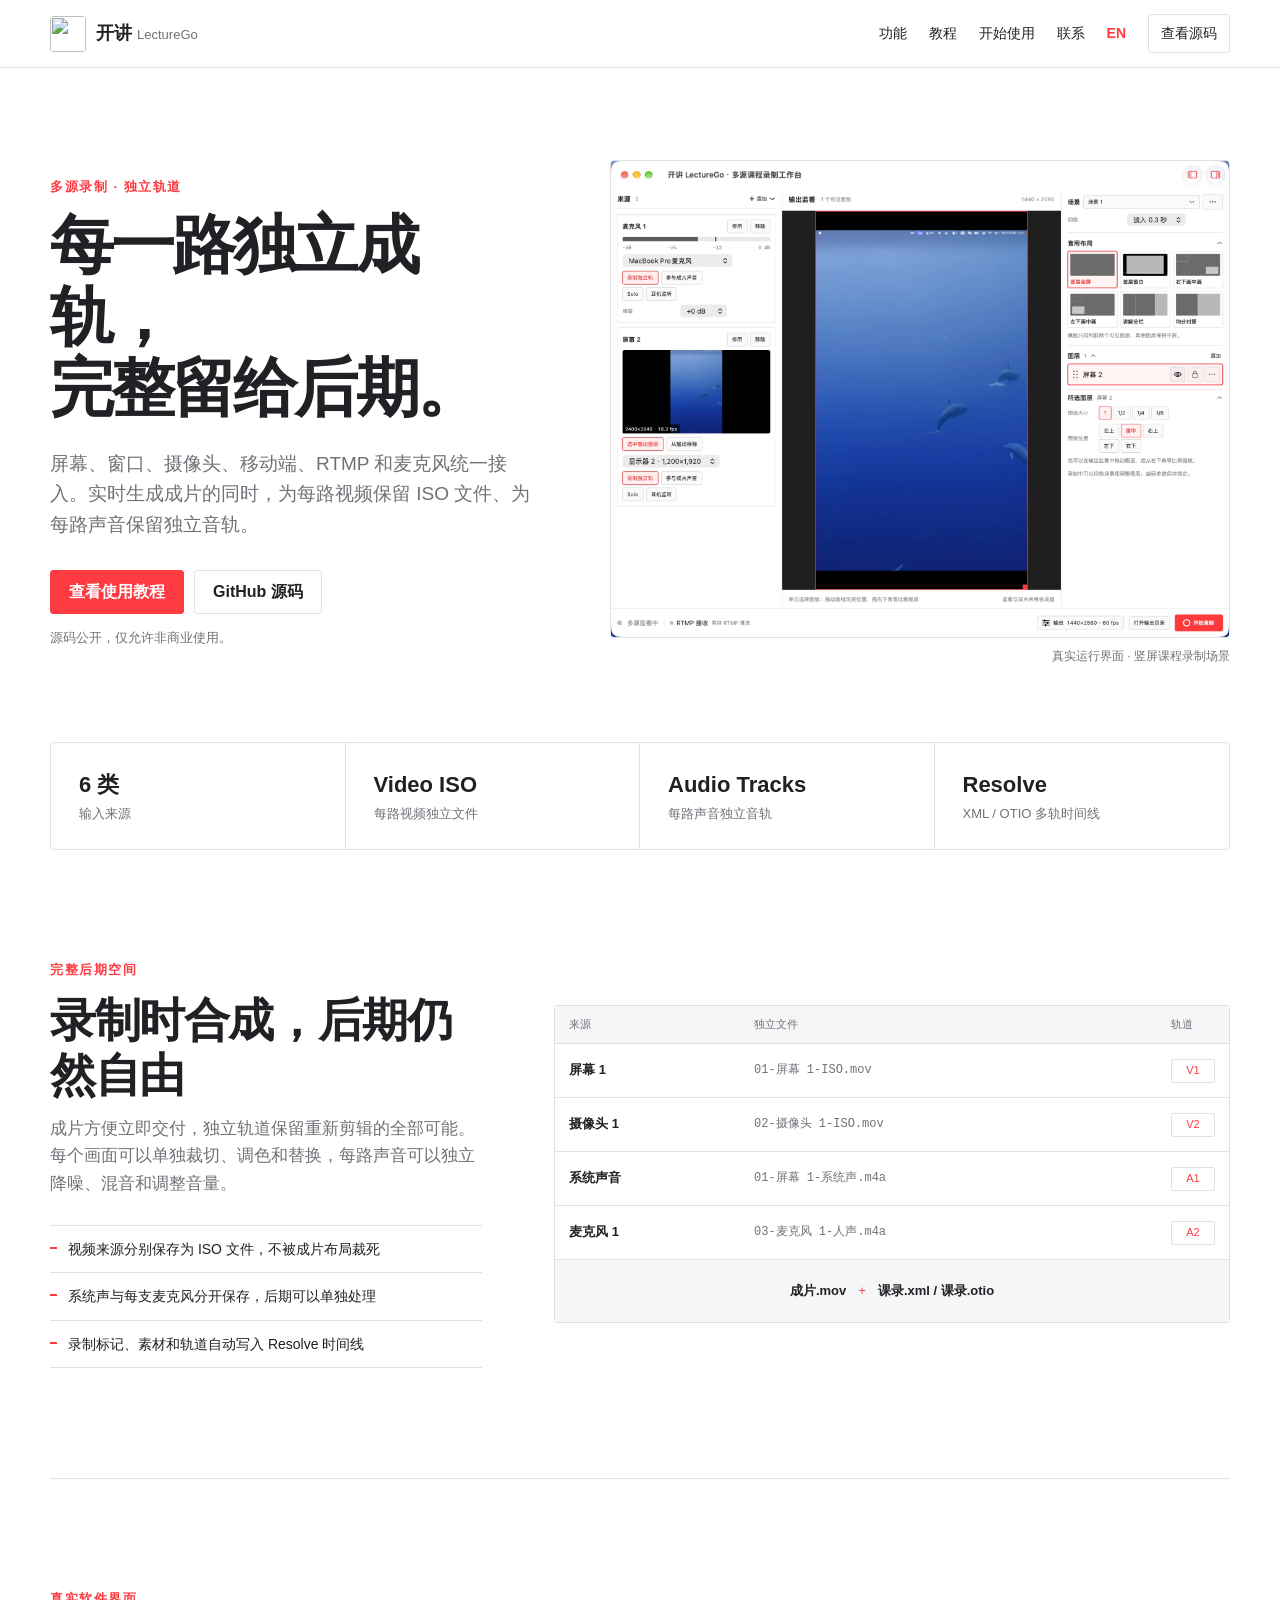
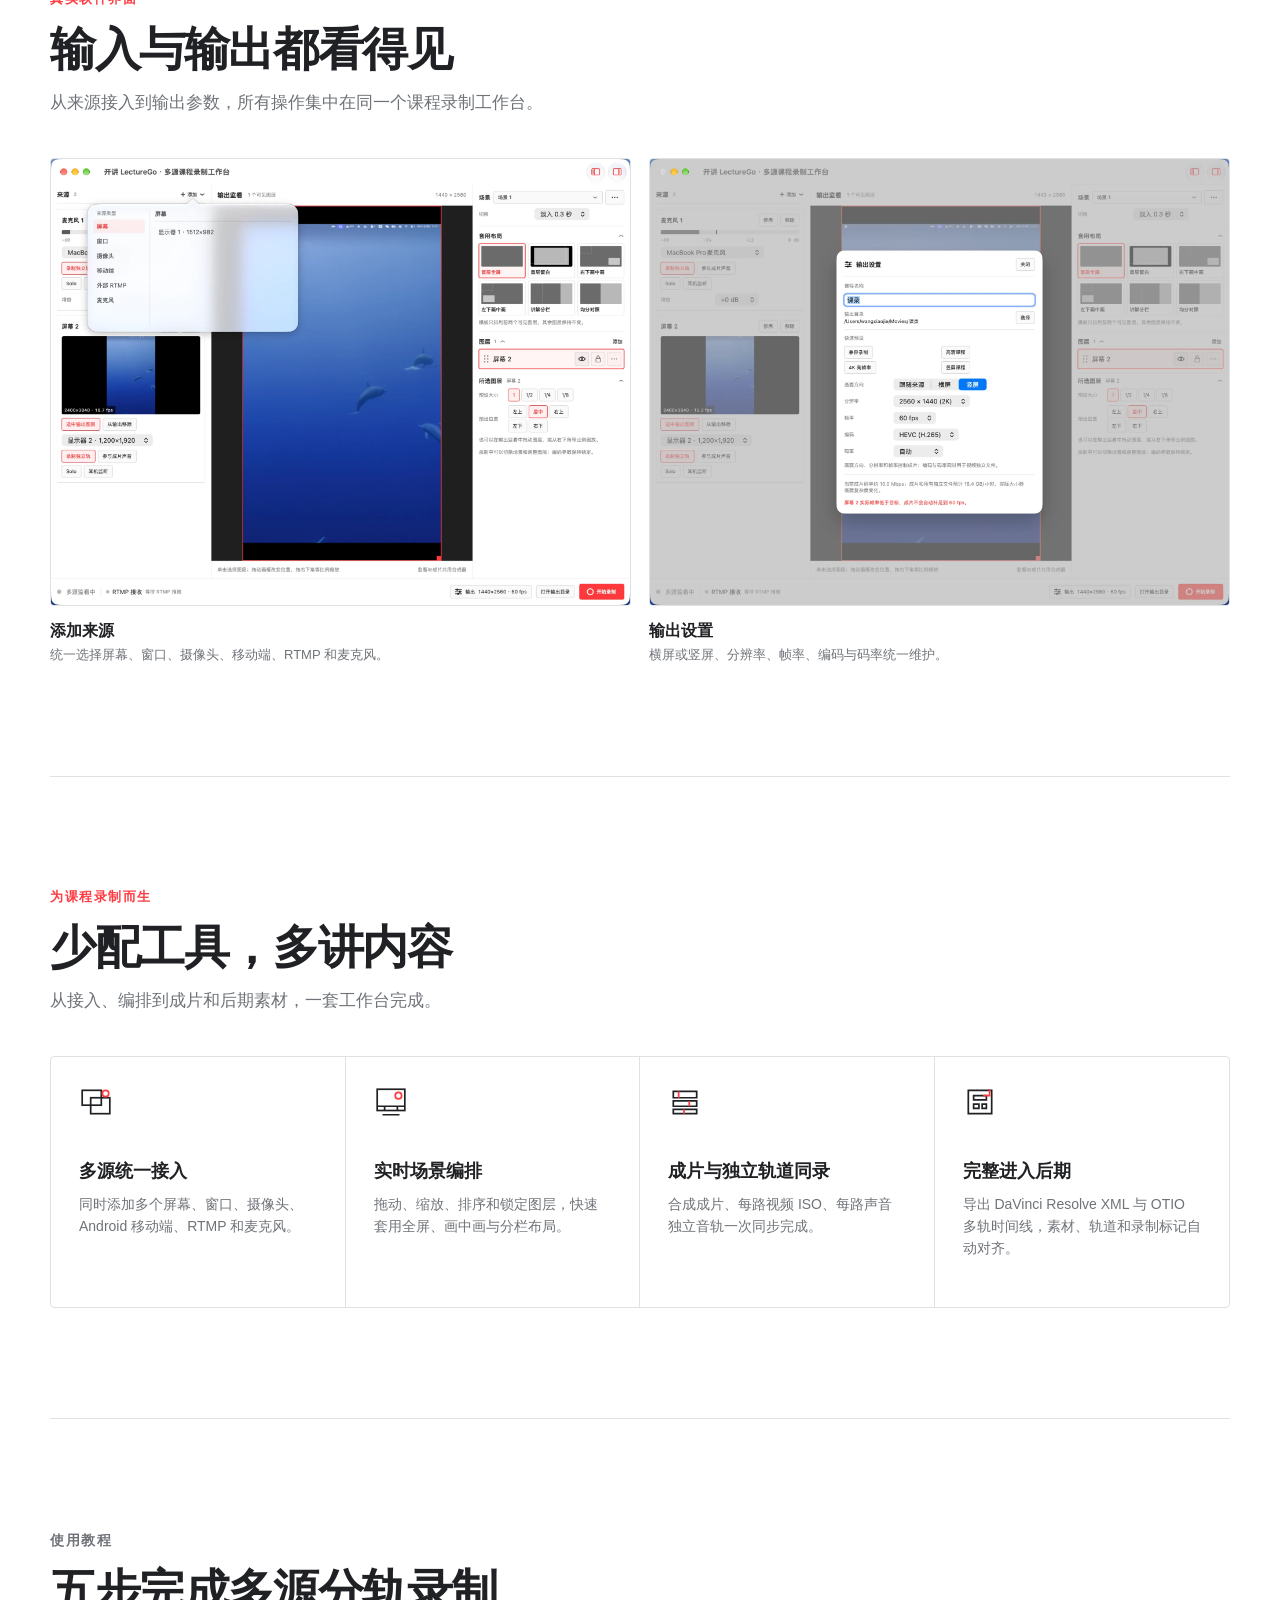
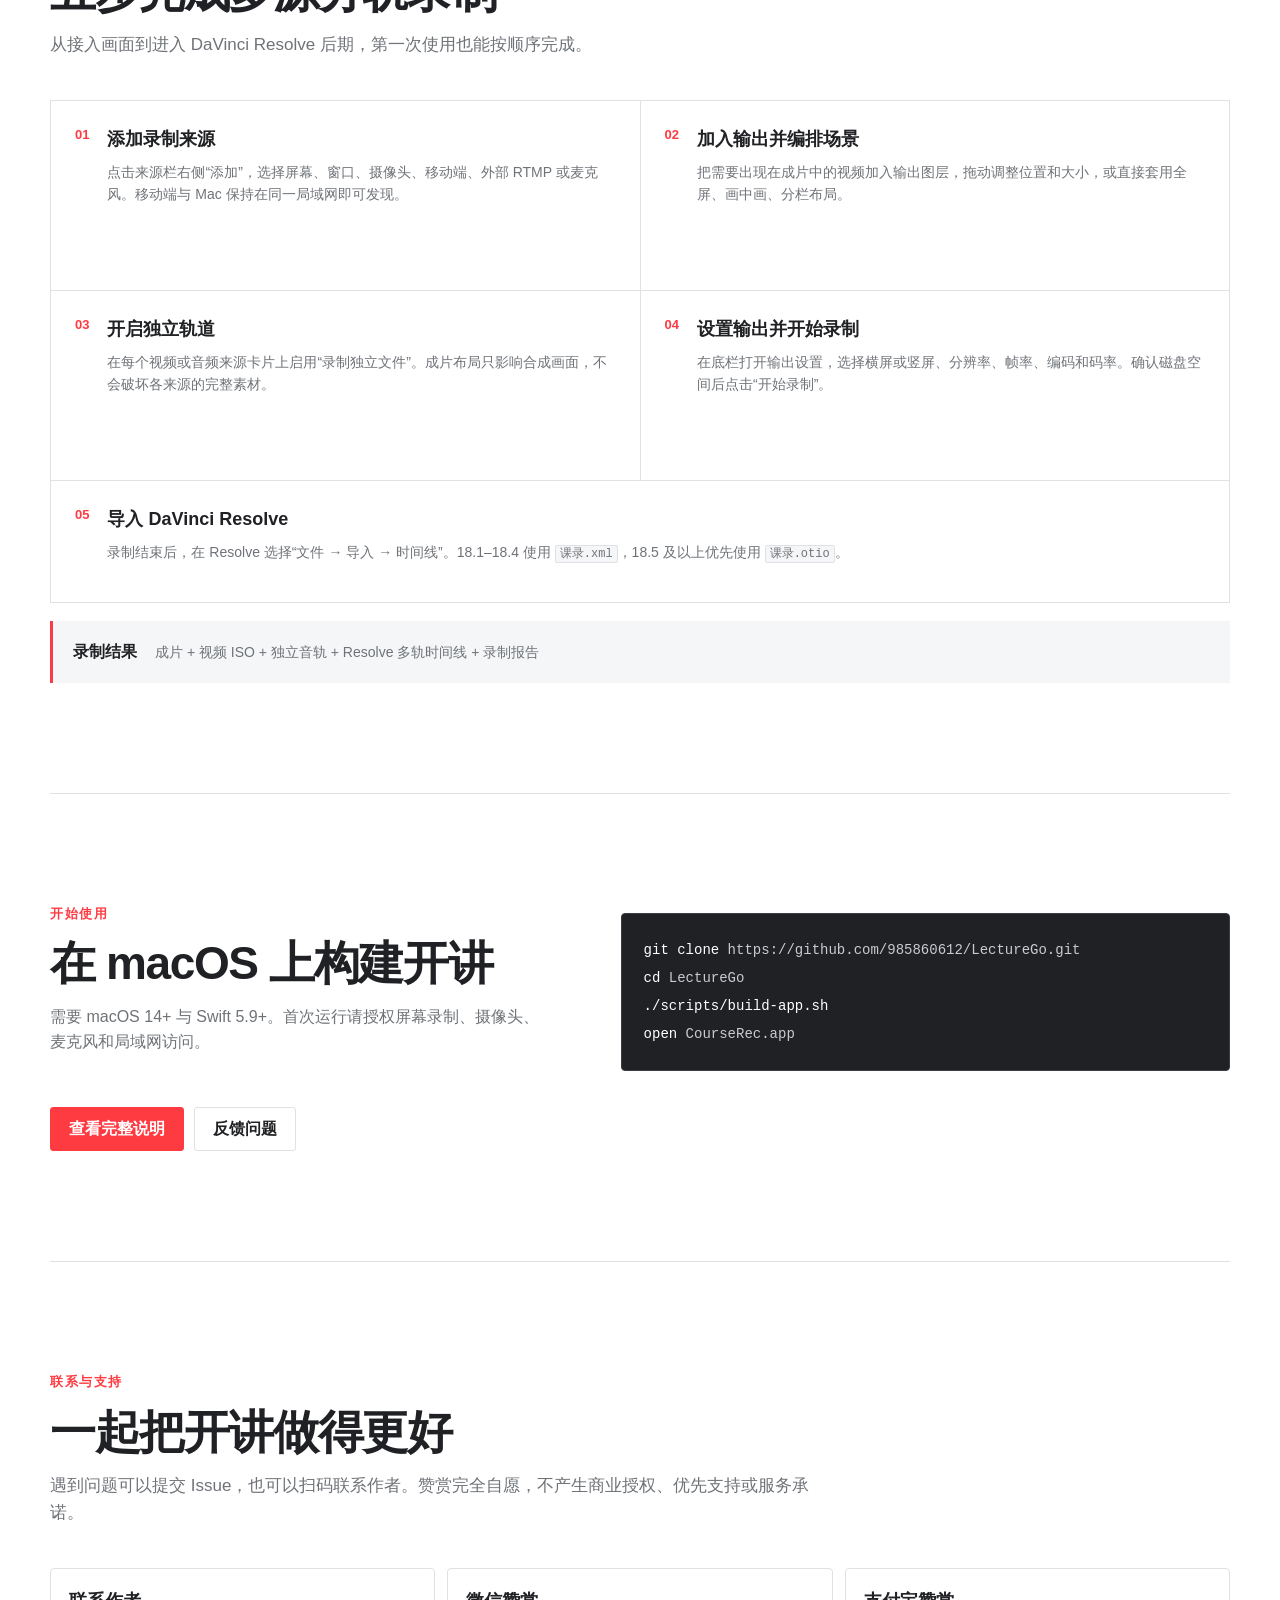
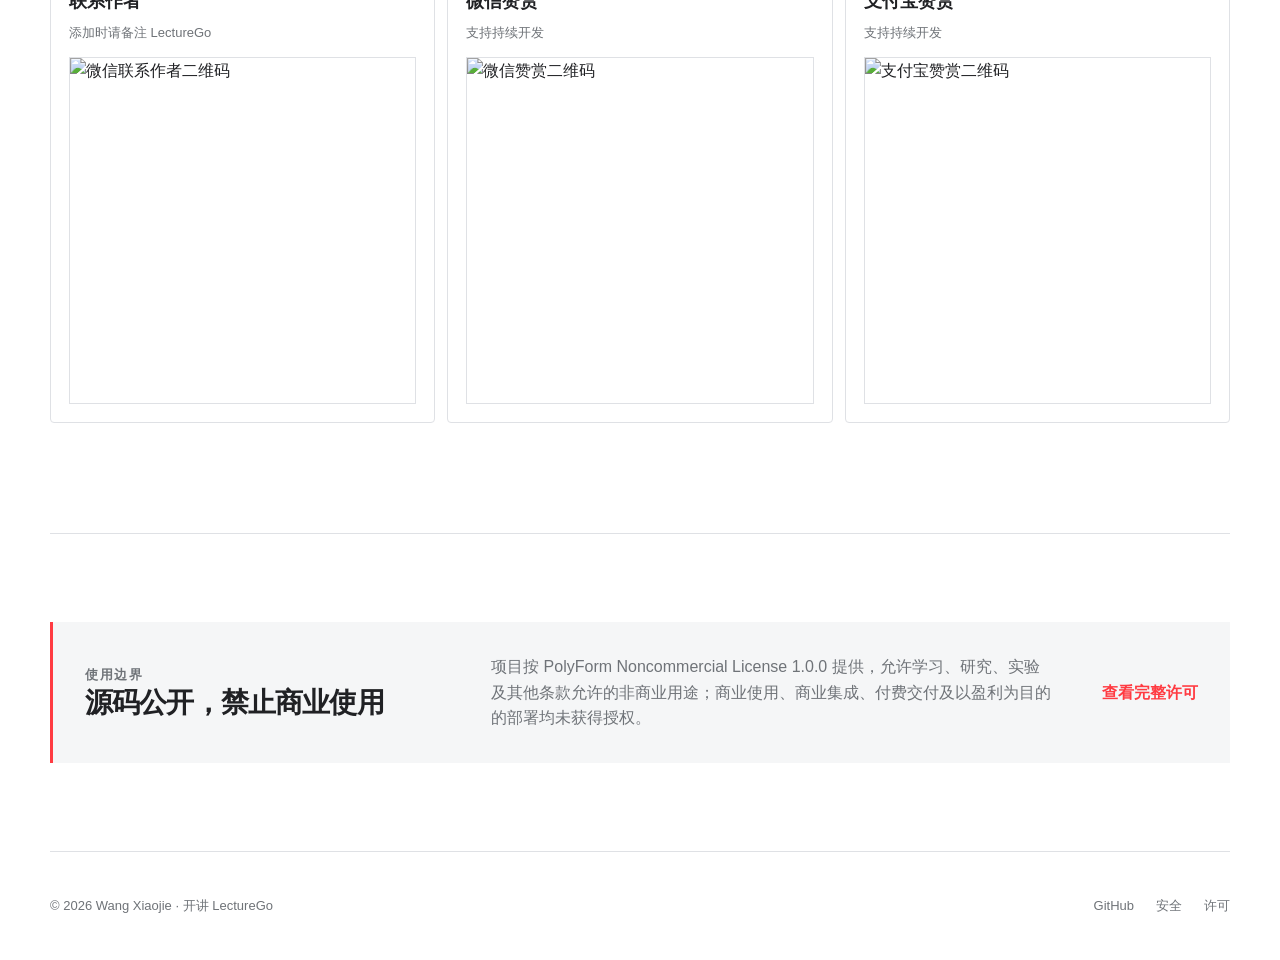
==== commit b04d2859: "feat(site): add bilingual SEO and search indexing" ====
--- a/docs/index.html
+++ b/docs/index.html
@@ -1,10 +1,10 @@
-<!doctype html>
+<!DOCTYPE html>
 <html lang="zh-CN">
 <head>
   <meta charset="utf-8">
   <meta name="viewport" content="width=device-width, initial-scale=1">
-  <meta name="description" content="开讲 LectureGo 是 macOS 多源课程录制与分轨录制软件。屏幕、摄像头、移动端、RTMP 和麦克风独立成轨，同时生成成片、视频 ISO、独立音轨及 DaVinci Resolve 时间线，完整保留后期空间。">
-  <meta name="keywords" content="课程录制软件,多源录制,分轨录制,独立轨道录制,macOS录屏,视频ISO录制,独立音轨,摄像头录制,手机投屏录制,RTMP录制,DaVinci Resolve,课程视频后期,LectureGo,开讲">
+  <meta name="description" content="开讲 LectureGo 是 macOS 多源课程录制与独立分轨录制软件。同步录制屏幕、摄像头、Android 手机、RTMP 和麦克风，输出成片、视频 ISO、独立音轨及 DaVinci Resolve 多轨时间线，完整保留后期空间。">
+  <meta name="keywords" content="课程录制软件,录课软件,多源录制,多机位课程录制,分轨录制,独立轨道录制,macOS录屏,视频ISO录制,独立音轨,摄像头录制,安卓手机摄像头,RTMP录制,DaVinci Resolve,达芬奇多轨剪辑,课程视频后期,LectureGo,开讲">
   <meta name="robots" content="index, follow, max-image-preview:large">
   <meta name="theme-color" content="#ff3b42">
   <meta property="og:title" content="开讲 LectureGo · 多源分轨课程录制软件">
@@ -13,6 +13,7 @@
   <meta property="og:url" content="https://985860612.github.io/LectureGo/">
   <meta property="og:site_name" content="开讲 LectureGo">
   <meta property="og:locale" content="zh_CN">
+  <meta property="og:locale:alternate" content="en_US">
   <meta property="og:image" content="https://985860612.github.io/LectureGo/app-overview.webp">
   <meta property="og:image:alt" content="开讲 LectureGo 多源分轨课程录制界面">
   <meta name="twitter:card" content="summary_large_image">
@@ -21,31 +22,52 @@
   <meta name="twitter:image" content="https://985860612.github.io/LectureGo/app-overview.webp">
   <title>开讲 LectureGo｜多源分轨课程录制软件 · 独立轨道完整后期</title>
   <link rel="canonical" href="https://985860612.github.io/LectureGo/">
+  <link rel="alternate" hreflang="zh-CN" href="https://985860612.github.io/LectureGo/">
+  <link rel="alternate" hreflang="en" href="https://985860612.github.io/LectureGo/en/">
+  <link rel="alternate" hreflang="x-default" href="https://985860612.github.io/LectureGo/">
   <link rel="icon" href="lecturego-mark.svg" type="image/svg+xml">
   <link rel="stylesheet" href="styles.css">
   <script type="application/ld+json">
   {
     "@context": "https://schema.org",
-    "@type": "SoftwareApplication",
-    "name": "开讲 LectureGo",
-    "alternateName": "LectureGo",
-    "url": "https://985860612.github.io/LectureGo/",
-    "image": "https://985860612.github.io/LectureGo/app-overview.webp",
-    "description": "macOS 多源课程录制与分轨录制软件，同时生成成片、视频 ISO、独立音轨和 DaVinci Resolve 时间线。",
-    "applicationCategory": "MultimediaApplication",
-    "operatingSystem": "macOS 14 or later; Android companion",
-    "softwareRequirements": "macOS 14 or later, Swift 5.9 or later",
-    "license": "https://github.com/985860612/LectureGo/blob/main/LICENSE",
-    "author": {
-      "@type": "Person",
-      "name": "Wang Xiaojie"
-    },
-    "featureList": [
-      "屏幕、窗口、摄像头、移动端、RTMP 和麦克风多源录制",
-      "每路视频来源独立 ISO 文件",
-      "系统声与麦克风独立音轨",
-      "合成成片与独立轨道同步录制",
-      "DaVinci Resolve XML 与 OTIO 多轨时间线导出"
+    "@graph": [
+      {
+        "@type": "WebSite",
+        "@id": "https://985860612.github.io/LectureGo/#website",
+        "url": "https://985860612.github.io/LectureGo/",
+        "name": "开讲 LectureGo",
+        "alternateName": "LectureGo",
+        "inLanguage": "zh-CN"
+      },
+      {
+        "@type": "SoftwareApplication",
+        "@id": "https://985860612.github.io/LectureGo/#software",
+        "name": "开讲 LectureGo",
+        "alternateName": "LectureGo",
+        "url": "https://985860612.github.io/LectureGo/",
+        "sameAs": "https://github.com/985860612/LectureGo",
+        "downloadUrl": "https://github.com/985860612/LectureGo/releases/latest",
+        "softwareVersion": "0.1.0",
+        "image": "https://985860612.github.io/LectureGo/app-overview.webp",
+        "description": "macOS 多源课程录制与独立分轨录制软件，同时生成成片、视频 ISO、独立音轨和 DaVinci Resolve 多轨时间线。",
+        "applicationCategory": "MultimediaApplication",
+        "operatingSystem": "macOS 14 or later; Android 10 or later companion",
+        "softwareRequirements": "macOS 14 or later",
+        "isAccessibleForFree": true,
+        "inLanguage": "zh-CN",
+        "license": "https://github.com/985860612/LectureGo/blob/main/LICENSE",
+        "author": {
+          "@type": "Person",
+          "name": "Wang Xiaojie"
+        },
+        "featureList": [
+          "屏幕、窗口、摄像头、Android 移动端、RTMP 和麦克风多源录制",
+          "每路视频来源独立 ISO 文件",
+          "系统声与麦克风独立音轨",
+          "合成成片与独立轨道同步录制",
+          "DaVinci Resolve XML 与 OTIO 多轨时间线导出"
+        ]
+      }
     ]
   }
   </script>
@@ -61,6 +83,7 @@
       <a href="#tutorial">教程</a>
       <a href="#start">开始使用</a>
       <a href="#support">联系</a>
+      <a class="language-link" href="en/" lang="en" hreflang="en" aria-label="View this page in English">EN</a>
       <a class="nav-source" href="https://github.com/985860612/LectureGo">查看源码</a>
     </nav>
   </header>
@@ -103,7 +126,7 @@
           <li>录制标记、素材和轨道自动写入 Resolve 时间线</li>
         </ul>
       </div>
-      <div class="track-board" aria-label="独立轨道输出示意">
+      <div class="track-board" role="group" aria-label="独立轨道输出示意">
         <div class="track-head"><span>来源</span><span>独立文件</span><span>轨道</span></div>
         <div class="track-row"><b>屏幕 1</b><code>01-屏幕 1-ISO.mov</code><em>V1</em></div>
         <div class="track-row"><b>摄像头 1</b><code>02-摄像头 1-ISO.mov</code><em>V2</em></div>
@@ -194,9 +217,9 @@
         <h2>在 macOS 上构建开讲</h2>
         <p>需要 macOS 14+ 与 Swift 5.9+。首次运行请授权屏幕录制、摄像头、麦克风和局域网访问。</p>
       </div>
-      <div class="terminal" aria-label="构建命令">
+      <section class="terminal" aria-label="构建命令">
         <code><span>git clone</span> https://github.com/985860612/LectureGo.git<br><span>cd</span> LectureGo<br><span>./scripts/build-app.sh</span><br><span>open</span> CourseRec.app</code>
-      </div>
+      </section>
       <div class="actions">
         <a class="button primary" href="https://github.com/985860612/LectureGo#快速开始">查看完整说明</a>
         <a class="button secondary" href="https://github.com/985860612/LectureGo/issues">反馈问题</a>
--- a/docs/styles.css
+++ b/docs/styles.css
@@ -32,8 +32,9 @@
 .brand { display: flex; align-items: center; gap: 10px; font-weight: 700; font-size: 18px; }
 .brand img { border-radius: 4px; }
 .brand small { color: var(--muted); font-size: 13px; font-weight: 500; }
-nav { display: flex; align-items: center; gap: 28px; font-size: 14px; }
+nav { display: flex; align-items: center; gap: 22px; font-size: 14px; }
 nav a:hover { color: var(--accent); }
+.language-link { color: var(--accent); font-weight: 700; }
 .nav-source { padding: 7px 12px; border: 1px solid var(--line); border-radius: 3px; }
 
 main, footer { max-width: 1180px; margin: 0 auto; }
@@ -132,7 +133,7 @@
 
 @media (max-width: 820px) {
   .site-header { padding: 0 18px; }
-  nav a:not(.nav-source) { display: none; }
+  nav a:not(.nav-source):not(.language-link) { display: none; }
   main, footer { margin-left: 18px; margin-right: 18px; }
   .hero { min-height: auto; padding: 64px 0; }
   .section-grid, .start-section, .post-section { grid-template-columns: 1fr; }
